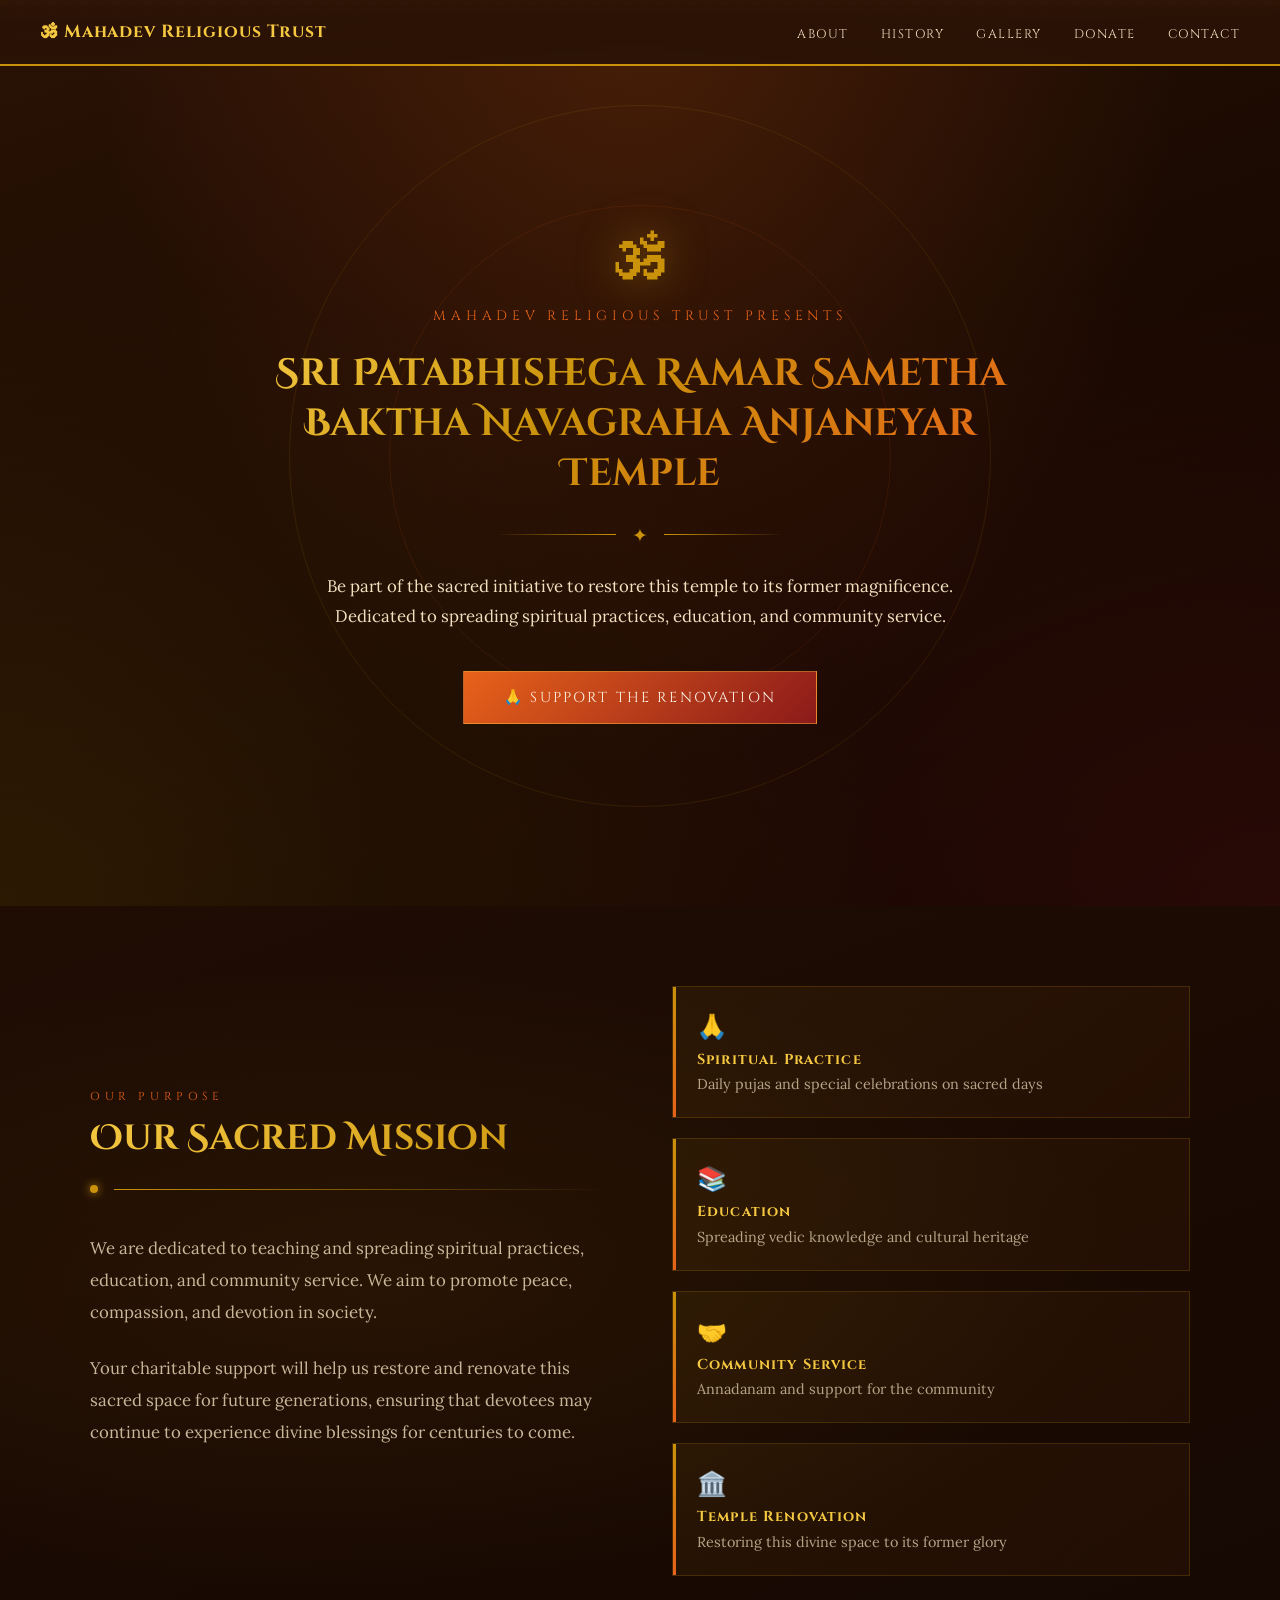
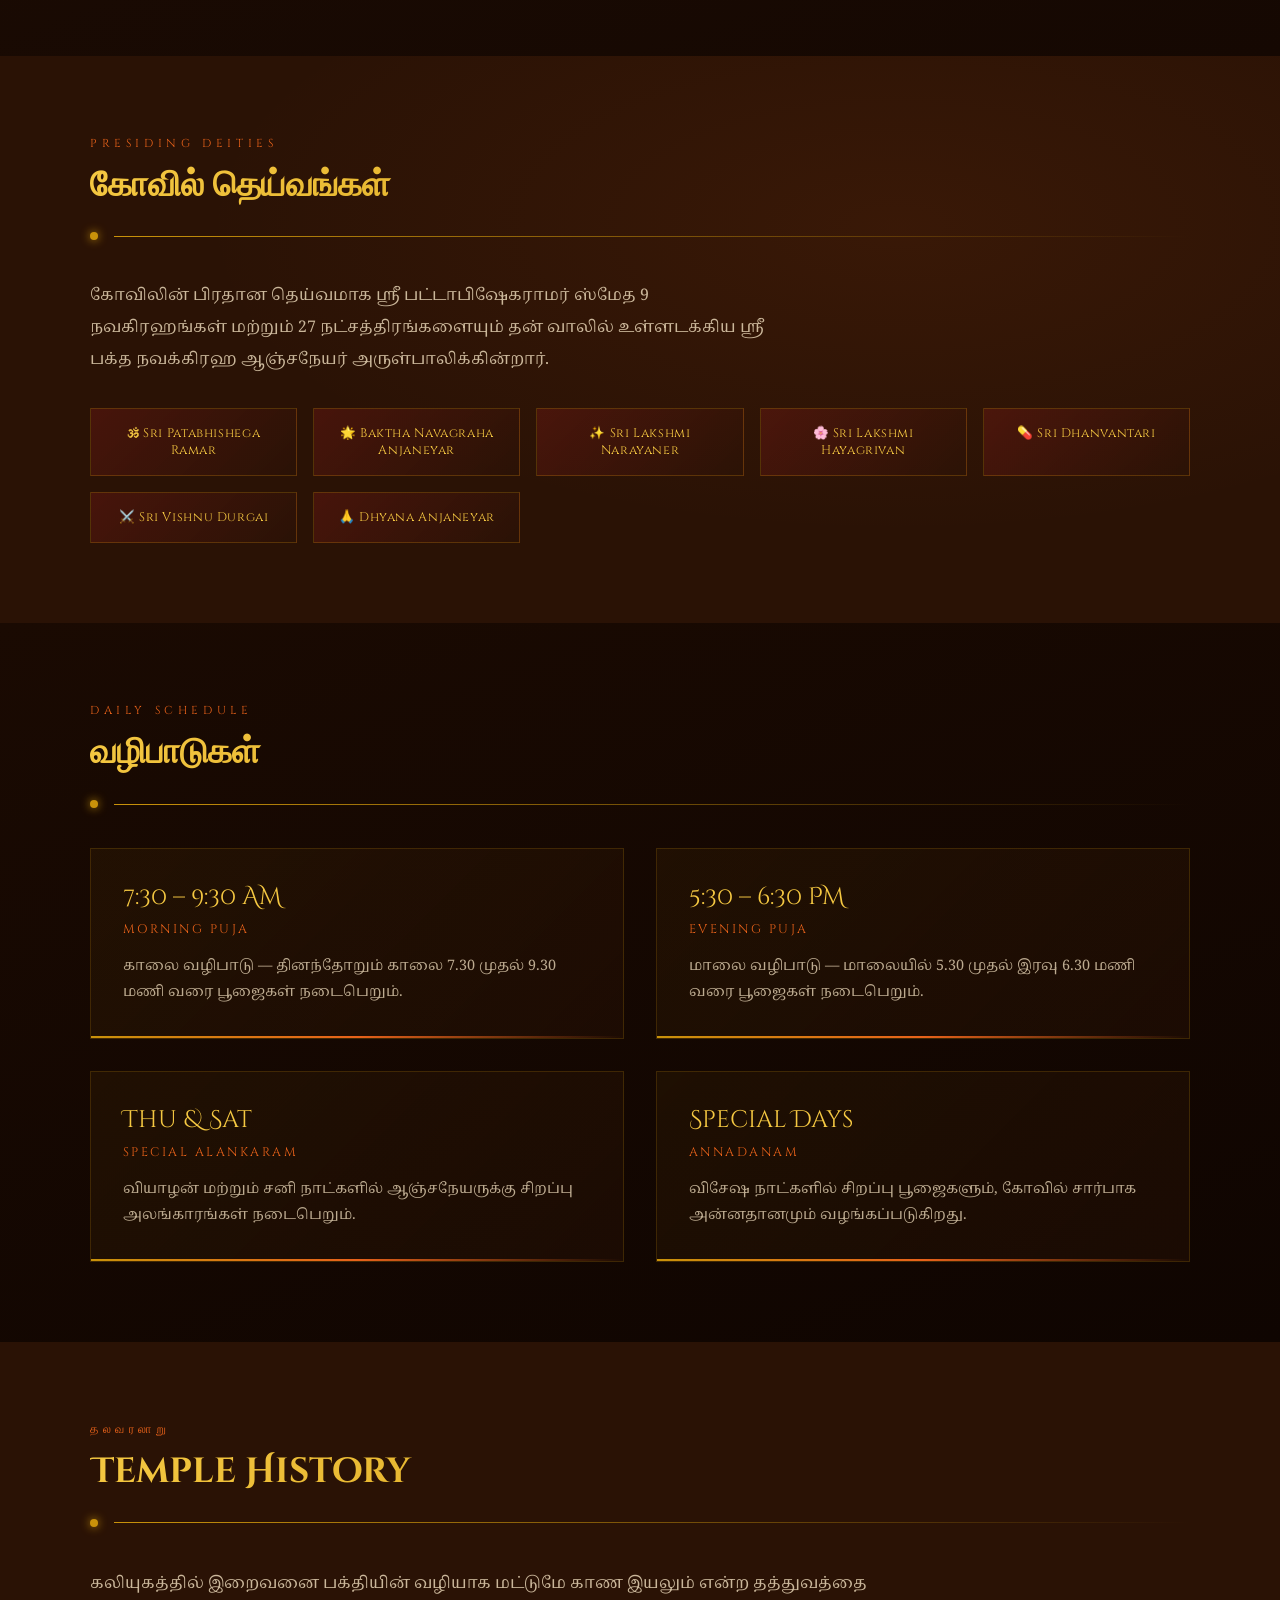
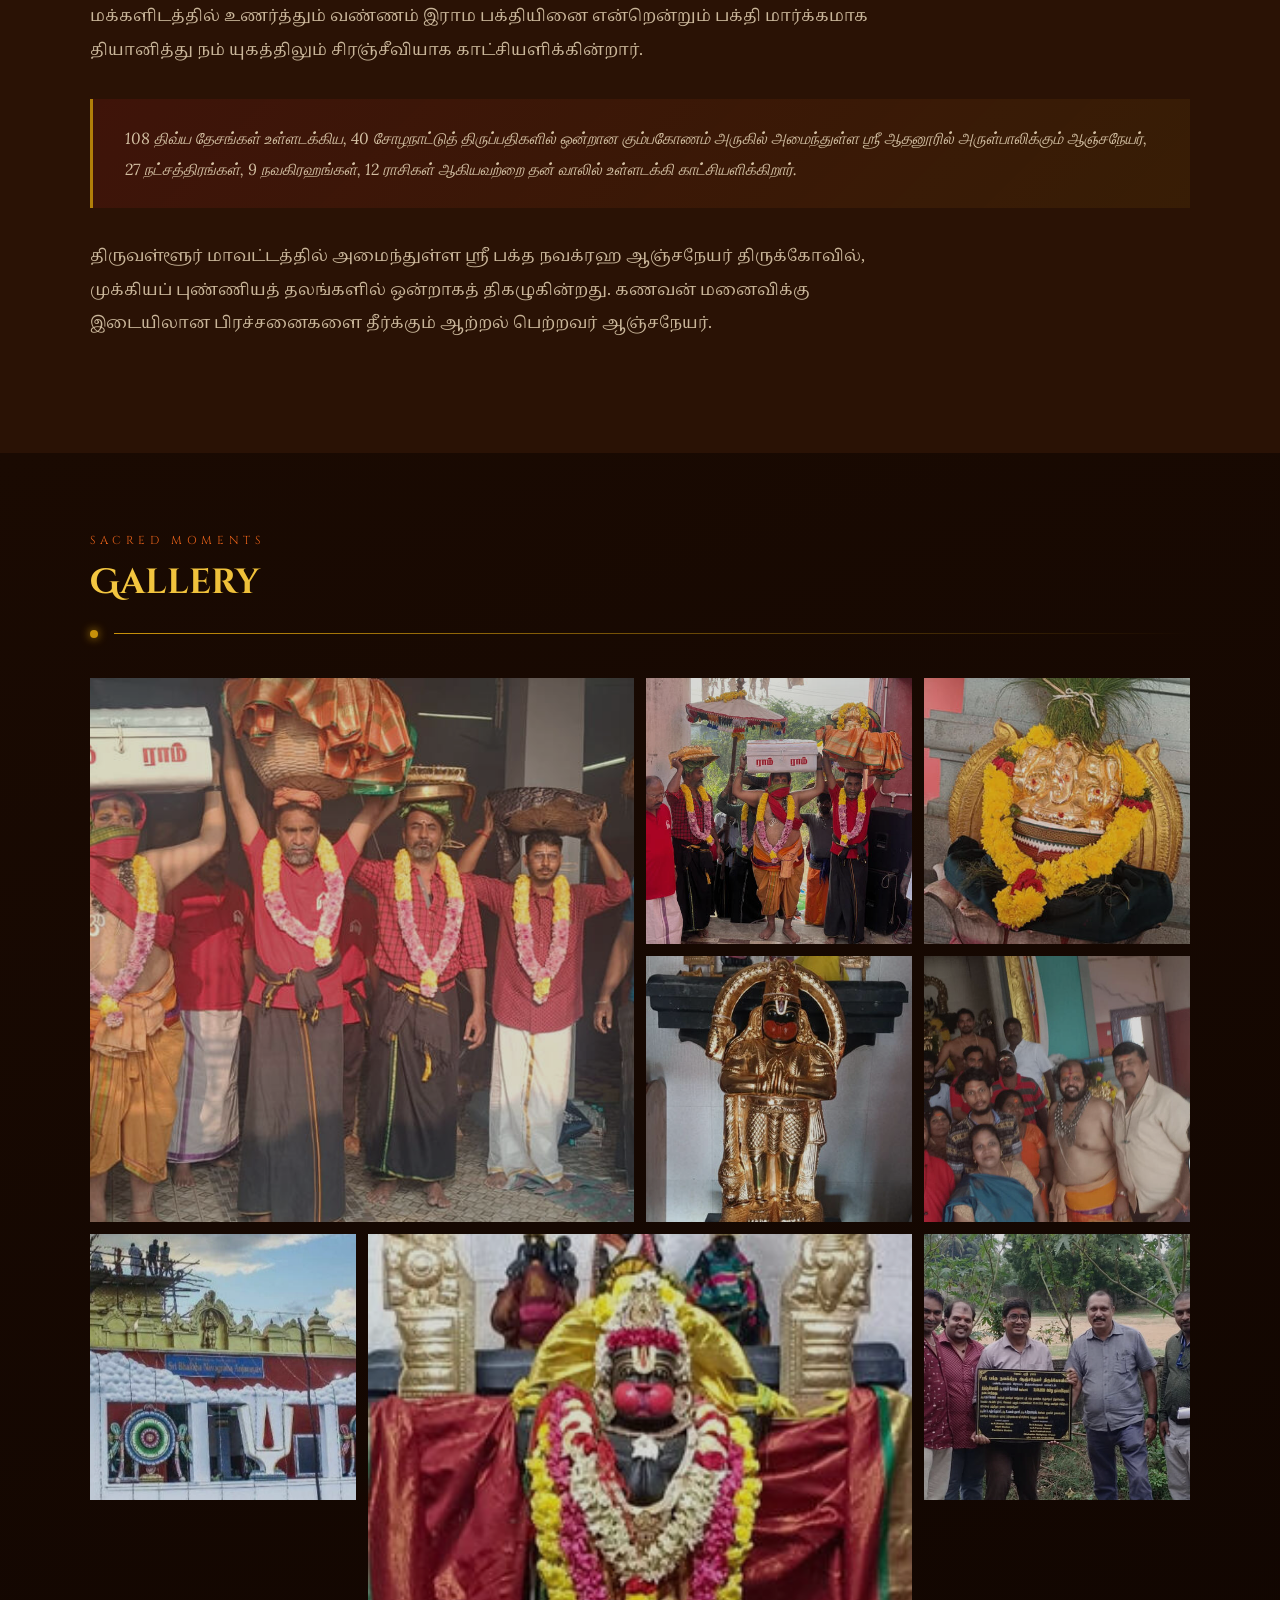
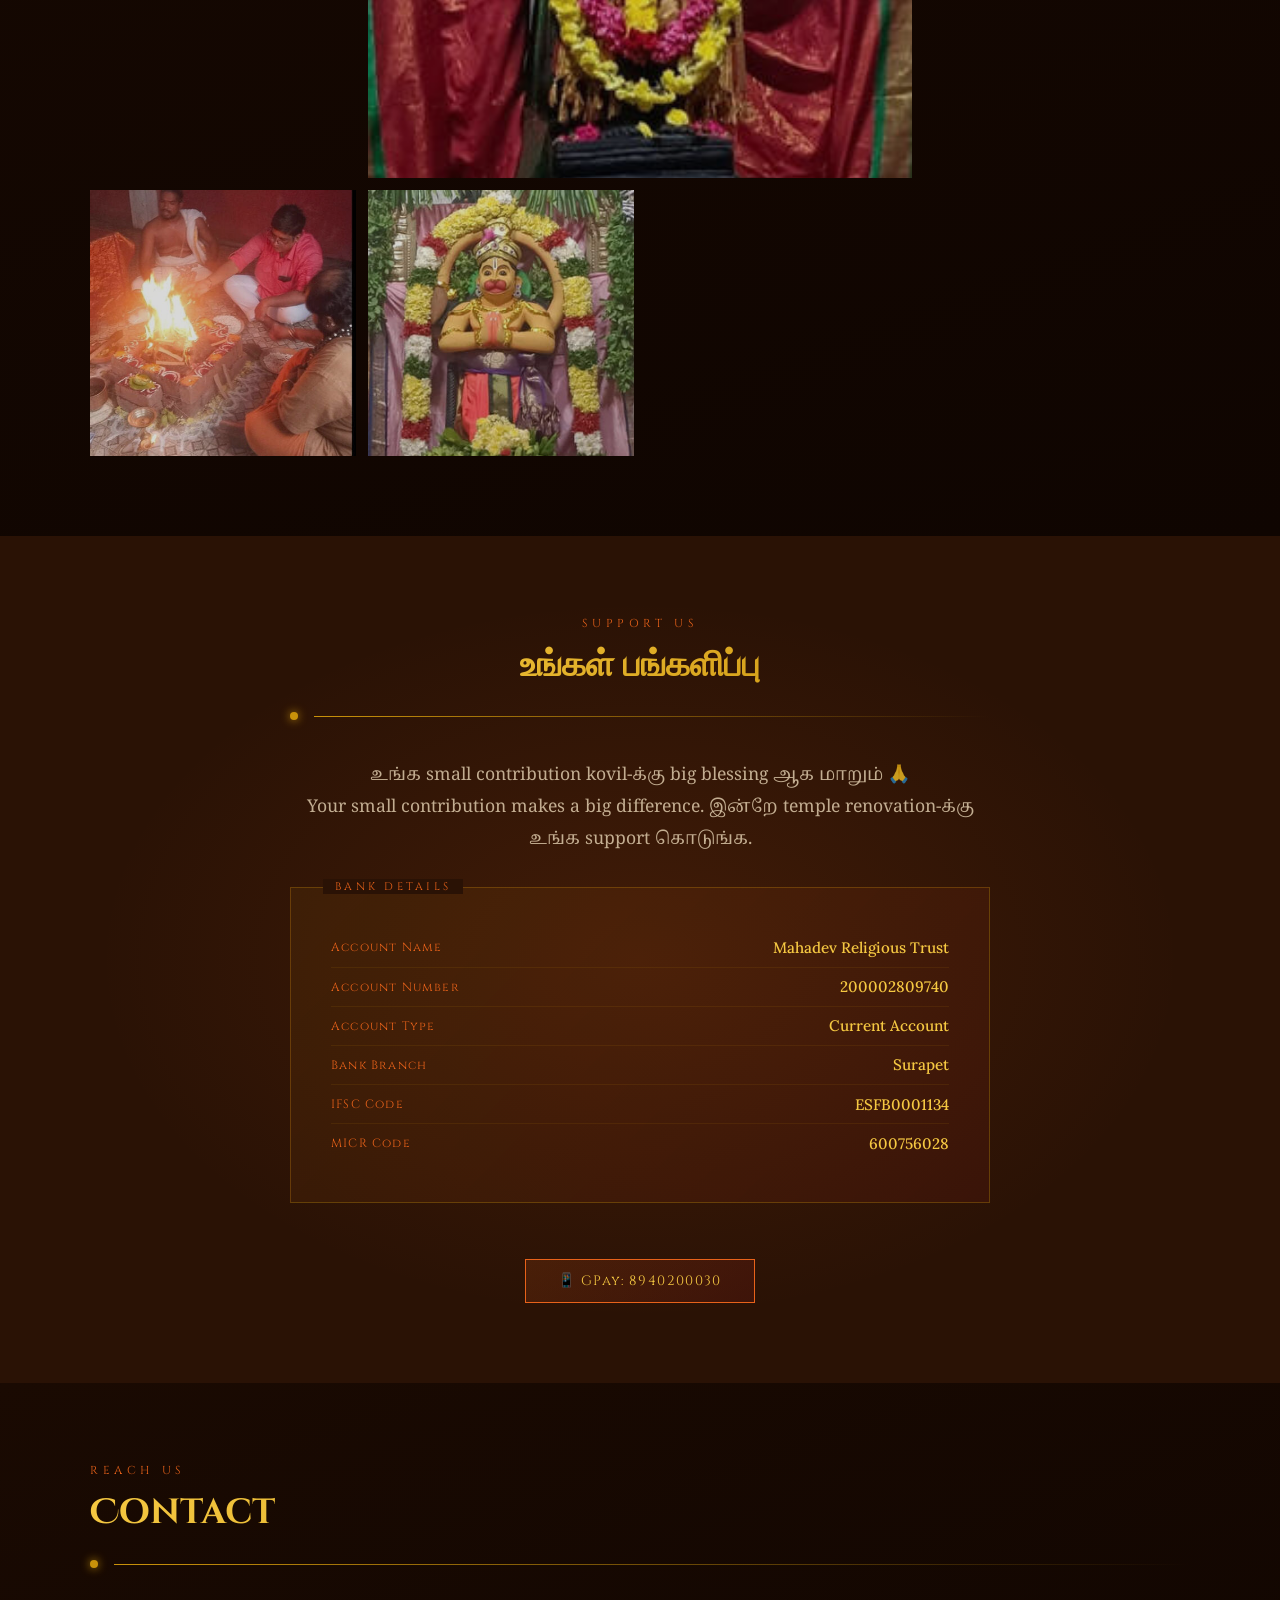
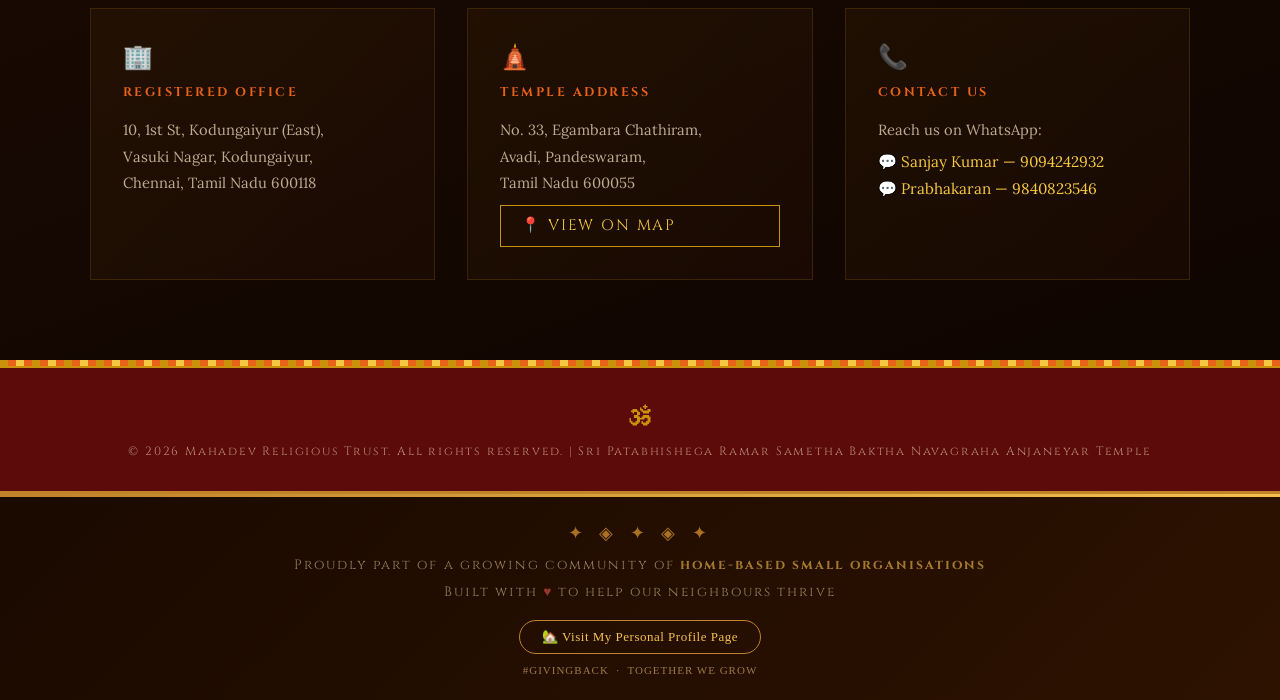
==== temples/index.html @ 67f41a7f "changes" ====
<!DOCTYPE html>
<html lang="en">
<head>
<meta charset="UTF-8">
<meta name="viewport" content="width=device-width, initial-scale=1.0">
<title>Mahadev Religious Trust | Sri Patabhishega Ramar Temple</title>
<link href="https://fonts.googleapis.com/css2?family=Cinzel+Decorative:wght@400;700&family=Cinzel:wght@400;600;700&family=Lora:ital,wght@0,400;0,500;1,400&family=Noto+Serif+Tamil:wght@400;600&display=swap" rel="stylesheet">
<link rel="stylesheet" href="./assets/css/styles.css">
</head>
<body>

<!-- DECORATIVE TOP BORDER -->
<div class="mandala-border"></div>

<!-- NAV -->
<nav>
  <div class="nav-inner">
    <a href="#home" class="nav-logo">🕉 Mahadev Religious Trust</a>
    <ul class="nav-links">
      <li><a href="#about">About</a></li>
      <li><a href="#history">History</a></li>
      <li><a href="#gallery">Gallery</a></li>
      <li><a href="#donate">Donate</a></li>
      <li><a href="#contact">Contact</a></li>
    </ul>
  </div>
</nav>

<!-- HERO -->
<section class="hero" id="home">
  <!-- Floating particles -->
  <div class="particle" style="width:3px;height:3px;left:10%;animation-duration:8s;animation-delay:0s;"></div>
  <div class="particle" style="width:2px;height:2px;left:25%;animation-duration:11s;animation-delay:2s;"></div>
  <div class="particle" style="width:4px;height:4px;left:50%;animation-duration:9s;animation-delay:1s;"></div>
  <div class="particle" style="width:2px;height:2px;left:70%;animation-duration:12s;animation-delay:3s;"></div>
  <div class="particle" style="width:3px;height:3px;left:85%;animation-duration:10s;animation-delay:0.5s;"></div>
  <div class="particle" style="width:2px;height:2px;left:40%;animation-duration:14s;animation-delay:4s;"></div>

  <div class="hero-content">
    <span class="hero-om">🕉</span>
    <p class="hero-tagline">Mahadev Religious Trust presents</p>
    <h1 class="hero-title">Sri Patabhishega Ramar Sametha<br>Baktha Navagraha Anjaneyar Temple</h1>
    <div class="hero-divider">
      <span class="hero-divider-icon">✦</span>
    </div>
    <p class="hero-desc">
      Be part of the sacred initiative to restore this temple to its former magnificence.<br>
      Dedicated to spreading spiritual practices, education, and community service.
    </p>
    <a href="#donate" class="hero-cta">
      <span>🙏 Support the Renovation</span>
    </a>
  </div>
</section>

<!-- ABOUT / MISSION -->
<section class="mission" id="about">
  <div class="section-inner">
    <div class="mission-grid reveal">
      <div class="mission-text">
        <span class="section-label">Our Purpose</span>
        <h2 class="section-title">Our Sacred Mission</h2>
        <div class="gold-rule"><div class="gold-rule-dot"></div></div>
        <p>We are dedicated to teaching and spreading spiritual practices, education, and community service. We aim to promote peace, compassion, and devotion in society.</p>
        <p>Your charitable support will help us restore and renovate this sacred space for future generations, ensuring that devotees may continue to experience divine blessings for centuries to come.</p>
      </div>
      <div class="mission-cards">
        <div class="mission-card">
          <div class="mission-card-icon">🙏</div>
          <h3>Spiritual Practice</h3>
          <p>Daily pujas and special celebrations on sacred days</p>
        </div>
        <div class="mission-card">
          <div class="mission-card-icon">📚</div>
          <h3>Education</h3>
          <p>Spreading vedic knowledge and cultural heritage</p>
        </div>
        <div class="mission-card">
          <div class="mission-card-icon">🤝</div>
          <h3>Community Service</h3>
          <p>Annadanam and support for the community</p>
        </div>
        <div class="mission-card">
          <div class="mission-card-icon">🏛️</div>
          <h3>Temple Renovation</h3>
          <p>Restoring this divine space to its former glory</p>
        </div>
      </div>
    </div>
  </div>
</section>

<!-- DEITIES -->
<section class="deities" id="deities">
  <div class="section-inner reveal">
    <span class="section-label">Presiding Deities</span>
    <h2 class="section-title">கோவில் தெய்வங்கள்</h2>
    <div class="gold-rule"><div class="gold-rule-dot"></div></div>
    <p class="deities-text">
      கோவிலின் பிரதான தெய்வமாக ஶ்ரீ பட்டாபிஷேகராமர் ஸ்மேத 9 நவகிரஹங்கள் மற்றும் 27 நட்சத்திரங்களையும் தன் வாலில் உள்ளடக்கிய ஶ்ரீ பக்த நவக்கிரஹ ஆஞ்சநேயர் அருள்பாலிக்கின்றார்.
    </p>
    <div class="deities-list">
      <div class="deity-chip">🕉 Sri Patabhishega Ramar</div>
      <div class="deity-chip">🌟 Baktha Navagraha Anjaneyar</div>
      <div class="deity-chip">✨ Sri Lakshmi Narayaner</div>
      <div class="deity-chip">🌸 Sri Lakshmi Hayagrivan</div>
      <div class="deity-chip">💊 Sri Dhanvantari</div>
      <div class="deity-chip">⚔️ Sri Vishnu Durgai</div>
      <div class="deity-chip">🙏 Dhyana Anjaneyar</div>
    </div>
  </div>
</section>

<!-- TIMINGS -->
<section class="timings" id="timings">
  <div class="section-inner reveal">
    <span class="section-label">Daily Schedule</span>
    <h2 class="section-title">வழிபாடுகள்</h2>
    <div class="gold-rule"><div class="gold-rule-dot"></div></div>
    <div class="timings-grid">
      <div class="timing-block">
        <div class="timing-time">7:30 – 9:30 AM</div>
        <div class="timing-label">Morning Puja</div>
        <p class="timing-desc">காலை வழிபாடு — தினந்தோறும் காலை 7.30 முதல் 9.30 மணி வரை பூஜைகள் நடைபெறும்.</p>
      </div>
      <div class="timing-block">
        <div class="timing-time">5:30 – 6:30 PM</div>
        <div class="timing-label">Evening Puja</div>
        <p class="timing-desc">மாலை வழிபாடு — மாலையில் 5.30 முதல் இரவு 6.30 மணி வரை பூஜைகள் நடைபெறும்.</p>
      </div>
      <div class="timing-block">
        <div class="timing-time">Thu & Sat</div>
        <div class="timing-label">Special Alankaram</div>
        <p class="timing-desc">வியாழன் மற்றும் சனி நாட்களில் ஆஞ்சநேயருக்கு சிறப்பு அலங்காரங்கள் நடைபெறும்.</p>
      </div>
      <div class="timing-block">
        <div class="timing-time">Special Days</div>
        <div class="timing-label">Annadanam</div>
        <p class="timing-desc">விசேஷ நாட்களில் சிறப்பு பூஜைகளும், கோவில் சார்பாக அன்னதானமும் வழங்கப்படுகிறது.</p>
      </div>
    </div>
  </div>
</section>

<!-- HISTORY -->
<section class="history" id="history">
  <div class="section-inner reveal">
    <span class="section-label">தலவரலாறு</span>
    <h2 class="section-title">Temple History</h2>
    <div class="gold-rule"><div class="gold-rule-dot"></div></div>
    <p class="history-body">
      கலியுகத்தில் இறைவனை பக்தியின் வழியாக மட்டுமே காண இயலும் என்ற தத்துவத்தை மக்களிடத்தில் உணர்த்தும் வண்ணம் இராம பக்தியினை என்றென்றும் பக்தி மார்க்கமாக தியானித்து நம் யுகத்திலும் சிரஞ்சீவியாக காட்சியளிக்கின்றார்.
    </p>
    <div class="history-highlight">
      108 திவ்ய தேசங்கள் உள்ளடக்கிய, 40 சோழநாட்டுத் திருப்பதிகளில் ஒன்றான கும்பகோணம் அருகில் அமைந்துள்ள ஶ்ரீ ஆதனூரில் அருள்பாலிக்கும் ஆஞ்சநேயர், 27 நட்சத்திரங்கள், 9 நவகிரஹங்கள், 12 ராசிகள் ஆகியவற்றை தன் வாலில் உள்ளடக்கி காட்சியளிக்கிறார்.
    </div>
    <p class="history-body">
      திருவள்ளூர் மாவட்டத்தில் அமைந்துள்ள ஶ்ரீ பக்த நவக்ரஹ ஆஞ்சநேயர் திருக்கோவில், முக்கியப் புண்ணியத் தலங்களில் ஒன்றாகத் திகழுகின்றது. கணவன் மனைவிக்கு இடையிலான பிரச்சனைகளை தீர்க்கும் ஆற்றல் பெற்றவர் ஆஞ்சநேயர்.
    </p>
  </div>
</section>

<!-- GALLERY -->
<section class="gallery" id="gallery">
  <div class="section-inner">
    <span class="section-label reveal">Sacred Moments</span>
    <h2 class="section-title reveal">Gallery</h2>
    <div class="gold-rule reveal"><div class="gold-rule-dot"></div></div>
    <div class="gallery-grid reveal">
      <div class="gallery-item">
        <img src="./assets/images/gallery01/1112d11a.jpg" alt="Temple">
      </div>
      <div class="gallery-item">
        <img src="./assets/images/gallery01/f06be912.jpg" alt="Temple">
      </div>
      <div class="gallery-item">
        <img src="./assets/images/gallery01/22bf100a.jpg" alt="Temple">
      </div>
      <div class="gallery-item">
        <img src="./assets/images/gallery01/413bac12.jpg" alt="Temple">
      </div>
      <div class="gallery-item">
        <img src="./assets/images/gallery01/3a260b54.jpg" alt="Temple">
      </div>
      <div class="gallery-item">
        <img src="./assets/images/gallery02/b399814a.jpg" alt="Temple">
      </div>
      <div class="gallery-item">
        <img src="./assets/images/gallery02/10a17a41.jpg" alt="Temple">
      </div>
      <div class="gallery-item">
        <img src="./assets/images/gallery03/933d55cc.jpg" alt="Temple">
      </div>
      <div class="gallery-item">
        <img src="./assets/images/gallery03/d388b1b1.jpg" alt="Temple">
      </div>
      <div class="gallery-item">
        <img src="./assets/images/gallery03/b74a6309.jpg" alt="Temple">
      </div>
    </div>
  </div>
</section>

<!-- DONATE -->
<section class="donate" id="donate">
  <div class="section-inner reveal">
    <span class="section-label">Support Us</span>
    <h2 class="section-title">உங்கள் பங்களிப்பு</h2>
    <div class="gold-rule" style="justify-content:center;"><div class="gold-rule-dot"></div></div>
    <p class="donate-tagline">
      உங்க small contribution kovil-க்கு big blessing ஆக மாறும் 🙏<br>
      Your small contribution makes a big difference. இன்றே temple renovation-க்கு உங்க support கொடுங்க.
    </p>
    <div class="bank-card">
      <div class="bank-row">
        <span class="bank-key">Account Name</span>
        <span class="bank-val">Mahadev Religious Trust</span>
      </div>
      <div class="bank-row">
        <span class="bank-key">Account Number</span>
        <span class="bank-val">200002809740</span>
      </div>
      <div class="bank-row">
        <span class="bank-key">Account Type</span>
        <span class="bank-val">Current Account</span>
      </div>
      <div class="bank-row">
        <span class="bank-key">Bank Branch</span>
        <span class="bank-val">Surapet</span>
      </div>
      <div class="bank-row">
        <span class="bank-key">IFSC Code</span>
        <span class="bank-val">ESFB0001134</span>
      </div>
      <div class="bank-row">
        <span class="bank-key">MICR Code</span>
        <span class="bank-val">600756028</span>
      </div>
    </div>
    <div class="gpay-badge">📱 GPay: 8940200030</div>
  </div>
</section>

<!-- CONTACT -->
<section class="contact" id="contact">
  <div class="section-inner">
    <span class="section-label reveal">Reach Us</span>
    <h2 class="section-title reveal">Contact</h2>
    <div class="gold-rule reveal"><div class="gold-rule-dot"></div></div>
    <div class="contact-grid reveal">
      <div class="contact-block">
        <div class="contact-block-icon">🏢</div>
        <h3>Registered Office</h3>
        <address>
          10, 1st St, Kodungaiyur (East),<br>
          Vasuki Nagar, Kodungaiyur,<br>
          Chennai, Tamil Nadu 600118
        </address>
      </div>
      <div class="contact-block">
        <div class="contact-block-icon">🛕</div>
        <h3>Temple Address</h3>
        <address>
          No. 33, Egambara Chathiram,<br>
          Avadi, Pandeswaram,<br>
          Tamil Nadu 600055
        </address>
        <a href="https://share.google/wdbdgYgPdtgRRgXFo" target="_blank" class="map-btn">📍 View on Map</a>
      </div>
      <div class="contact-block">
        <div class="contact-block-icon">📞</div>
        <h3>Contact Us</h3>
        <p>Reach us on WhatsApp:</p>
        <a href="https://wa.me/919094242932">💬 Sanjay Kumar — 9094242932</a>
        <a href="https://wa.me/919840823546">💬 Prabhakaran — 9840823546</a>
      </div>
    </div>
  </div>
</section>

<!-- FOOTER -->
<div class="mandala-border"></div>
<footer>
  <span class="footer-om">🕉</span>
  <p>© 2026 Mahadev Religious Trust. All rights reserved. | Sri Patabhishega Ramar Sametha Baktha Navagraha Anjaneyar Temple</p>
</footer>

<script type="text/javascript" src="./assets/scripts/scripts.js"></script>

<!-- ✨ #GivingBack Footer -->
<footer class="community-footer">
  <div class="kolam-divider">✦ ◈ ✦ ◈ ✦</div>

  <p>Proudly part of a growing community of <strong style="color:#f5c14e;">home-based small organisations</strong></p>
  <p>Built with <span class="heart">♥</span> to help our neighbours thrive</p>

  <a href="https://lavanyadeepak.rf.gd/" class="home-link" target="_blank" rel="noopener">
    🏡 Visit My Personal Profile Page
  </a>

  <br>
  <span class="tag">#GivingBack &nbsp;·&nbsp; Together We Grow</span>
</footer>
<!-- End #GivingBack Footer -->
</body>
</html>
---- temples/assets/css/styles.css ----
:root {
    --saffron: #E8621A;
    --gold: #C9920A;
    --gold-light: #F5C842;
    --deep-red: #8B1A1A;
    --maroon: #5C0A0A;
    --cream: #FDF5E6;
    --warm-white: #FFF9F0;
    --dark-brown: #2A1205;
    --parchment: #F2E0C0;
    --lotus-pink: #E8849A;
  }

  * { margin: 0; padding: 0; box-sizing: border-box; }

  html { scroll-behavior: smooth; }

  body {
    font-family: 'Lora', serif;
    background: var(--dark-brown);
    color: var(--cream);
    overflow-x: hidden;
  }

  /* ── DECORATIVE BORDER PATTERN ── */
  .mandala-border {
    width: 100%;
    height: 6px;
    background: repeating-linear-gradient(90deg, var(--gold) 0px, var(--gold) 8px, var(--saffron) 8px, var(--saffron) 16px, var(--gold-light) 16px, var(--gold-light) 24px, var(--saffron) 24px, var(--saffron) 32px);
  }

  /* ── NAVIGATION ── */
  nav {
    position: fixed; top: 0; width: 100%; z-index: 100;
    background: linear-gradient(180deg, rgba(42,18,5,0.97) 0%, rgba(42,18,5,0.92) 100%);
    border-bottom: 2px solid var(--gold);
    backdrop-filter: blur(8px);
    padding: 0 2rem;
  }

  .nav-inner {
    max-width: 1200px; margin: 0 auto;
    display: flex; align-items: center; justify-content: space-between;
    height: 64px;
  }

  .nav-logo {
    font-family: 'Cinzel', serif;
    font-size: 1.1rem; font-weight: 700;
    color: var(--gold-light);
    letter-spacing: 0.05em;
    text-decoration: none;
  }

  .nav-links { display: flex; gap: 2rem; list-style: none; }
  .nav-links a {
    font-family: 'Cinzel', serif;
    font-size: 0.78rem; letter-spacing: 0.12em;
    color: var(--parchment);
    text-decoration: none; text-transform: uppercase;
    transition: color 0.3s;
    position: relative;
  }
  .nav-links a::after {
    content: ''; position: absolute; bottom: -4px; left: 0; right: 0;
    height: 1px; background: var(--gold-light);
    transform: scaleX(0); transition: transform 0.3s;
  }
  .nav-links a:hover { color: var(--gold-light); }
  .nav-links a:hover::after { transform: scaleX(1); }

  /* ── HERO ── */
  .hero {
    min-height: 100vh;
    background:
      radial-gradient(ellipse at 50% 0%, rgba(232,98,26,0.18) 0%, transparent 60%),
      radial-gradient(ellipse at 0% 100%, rgba(201,146,10,0.12) 0%, transparent 50%),
      radial-gradient(ellipse at 100% 100%, rgba(139,26,26,0.2) 0%, transparent 50%),
      linear-gradient(160deg, #2A1205 0%, #1A0A02 50%, #0F0501 100%);
    display: flex; align-items: center; justify-content: center;
    text-align: center; padding: 6rem 2rem 4rem;
    position: relative; overflow: hidden;
  }

  /* Decorative circle rings */
  .hero::before {
    content: '';
    position: absolute; top: 50%; left: 50%;
    transform: translate(-50%, -50%);
    width: 700px; height: 700px;
    border-radius: 50%;
    border: 1px solid rgba(201,146,10,0.12);
    animation: pulse-ring 4s ease-in-out infinite;
  }
  .hero::after {
    content: '';
    position: absolute; top: 50%; left: 50%;
    transform: translate(-50%, -50%);
    width: 500px; height: 500px;
    border-radius: 50%;
    border: 1px solid rgba(232,98,26,0.1);
    animation: pulse-ring 4s ease-in-out 2s infinite;
  }

  @keyframes pulse-ring {
    0%, 100% { opacity: 0.4; transform: translate(-50%, -50%) scale(1); }
    50% { opacity: 1; transform: translate(-50%, -50%) scale(1.03); }
  }

  /* Floating particles */
  .particle {
    position: absolute; border-radius: 50%;
    background: var(--gold);
    animation: float-particle linear infinite;
    opacity: 0;
  }

  @keyframes float-particle {
    0% { transform: translateY(100vh) rotate(0deg); opacity: 0; }
    10% { opacity: 0.6; }
    90% { opacity: 0.3; }
    100% { transform: translateY(-20px) rotate(720deg); opacity: 0; }
  }

  .hero-content { position: relative; z-index: 2; max-width: 800px; }

  .hero-om {
    font-size: 3.5rem; color: var(--gold);
    animation: glow-om 3s ease-in-out infinite;
    display: block; margin-bottom: 1rem;
    filter: drop-shadow(0 0 20px rgba(201,146,10,0.5));
  }

  @keyframes glow-om {
    0%, 100% { filter: drop-shadow(0 0 20px rgba(201,146,10,0.5)); }
    50% { filter: drop-shadow(0 0 40px rgba(201,146,10,0.9)); }
  }

  .hero-tagline {
    font-family: 'Cinzel', serif;
    font-size: 0.85rem; letter-spacing: 0.35em;
    color: var(--saffron); text-transform: uppercase;
    margin-bottom: 1.5rem;
    animation: fade-up 1s ease 0.3s both;
  }

  .hero-title {
    font-family: 'Cinzel Decorative', serif;
    font-size: clamp(1.4rem, 3.5vw, 2.4rem);
    font-weight: 700;
    line-height: 1.3;
    background: linear-gradient(135deg, var(--gold-light) 0%, var(--gold) 40%, var(--saffron) 100%);
    -webkit-background-clip: text; -webkit-text-fill-color: transparent;
    background-clip: text;
    margin-bottom: 1.5rem;
    animation: fade-up 1s ease 0.6s both;
  }

  .hero-divider {
    display: flex; align-items: center; justify-content: center;
    gap: 1rem; margin: 1.5rem 0;
    animation: fade-up 1s ease 0.9s both;
  }
  .hero-divider::before, .hero-divider::after {
    content: ''; flex: 1; max-width: 120px;
    height: 1px; background: linear-gradient(90deg, transparent, var(--gold));
  }
  .hero-divider::after { background: linear-gradient(90deg, var(--gold), transparent); }
  .hero-divider-icon { color: var(--gold); font-size: 1.2rem; }

  .hero-desc {
    font-size: 1.05rem; line-height: 1.8;
    color: var(--parchment); opacity: 0.85;
    margin-bottom: 2.5rem;
    animation: fade-up 1s ease 1.2s both;
  }

  .hero-cta {
    display: inline-flex; align-items: center; gap: 0.75rem;
    padding: 1rem 2.5rem;
    background: linear-gradient(135deg, var(--saffron), var(--deep-red));
    color: var(--cream); text-decoration: none;
    font-family: 'Cinzel', serif; font-size: 0.9rem; letter-spacing: 0.15em;
    text-transform: uppercase;
    border: 1px solid rgba(245,200,66,0.4);
    position: relative; overflow: hidden;
    transition: all 0.3s;
    animation: fade-up 1s ease 1.5s both;
  }
  .hero-cta::before {
    content: ''; position: absolute; inset: 0;
    background: linear-gradient(135deg, var(--gold), var(--saffron));
    opacity: 0; transition: opacity 0.3s;
  }
  .hero-cta:hover::before { opacity: 1; }
  .hero-cta:hover { transform: translateY(-2px); box-shadow: 0 8px 30px rgba(232,98,26,0.4); }
  .hero-cta span { position: relative; z-index: 1; }

  @keyframes fade-up {
    from { opacity: 0; transform: translateY(24px); }
    to { opacity: 1; transform: translateY(0); }
  }

  /* ── SECTION BASE ── */
  section { padding: 5rem 2rem; }

  .section-inner { max-width: 1100px; margin: 0 auto; }

  .section-label {
    font-family: 'Cinzel', serif;
    font-size: 0.72rem; letter-spacing: 0.4em;
    color: var(--saffron); text-transform: uppercase;
    margin-bottom: 0.75rem; display: block;
  }

  .section-title {
    font-family: 'Cinzel Decorative', serif;
    font-size: clamp(1.6rem, 3vw, 2.2rem);
    background: linear-gradient(135deg, var(--gold-light), var(--gold));
    -webkit-background-clip: text; -webkit-text-fill-color: transparent;
    background-clip: text;
    margin-bottom: 1.5rem;
    line-height: 1.3;
  }

  .gold-rule {
    display: flex; align-items: center; gap: 1rem;
    margin-bottom: 2.5rem;
  }
  .gold-rule::after {
    content: ''; flex: 1; height: 1px;
    background: linear-gradient(90deg, var(--gold), transparent);
  }
  .gold-rule-dot {
    width: 8px; height: 8px; border-radius: 50%;
    background: var(--gold);
    box-shadow: 0 0 10px var(--gold);
  }

  /* ── MISSION ── */
  .mission {
    background: linear-gradient(160deg, #1F0D04 0%, #150802 100%);
    position: relative;
  }
  .mission::before {
    content: '';
    position: absolute; inset: 0;
    background: radial-gradient(ellipse at 30% 50%, rgba(201,146,10,0.07) 0%, transparent 60%);
    pointer-events: none;
  }

  .mission-grid {
    display: grid; grid-template-columns: 1fr 1fr;
    gap: 4rem; align-items: center;
  }

  .mission-text p {
    font-size: 1.05rem; line-height: 1.9;
    color: var(--parchment); opacity: 0.8;
    margin-bottom: 1.5rem;
  }

  .mission-cards {
    display: flex; flex-direction: column; gap: 1.25rem;
  }

  .mission-card {
    background: linear-gradient(135deg, rgba(201,146,10,0.08), rgba(232,98,26,0.05));
    border: 1px solid rgba(201,146,10,0.2);
    padding: 1.5rem;
    position: relative;
    transition: all 0.3s;
  }
  .mission-card::before {
    content: ''; position: absolute; left: 0; top: 0; bottom: 0;
    width: 3px; background: linear-gradient(180deg, var(--gold), var(--saffron));
  }
  .mission-card:hover {
    border-color: rgba(201,146,10,0.4);
    transform: translateX(4px);
    background: linear-gradient(135deg, rgba(201,146,10,0.12), rgba(232,98,26,0.08));
  }
  .mission-card-icon { font-size: 1.5rem; margin-bottom: 0.5rem; }
  .mission-card h3 {
    font-family: 'Cinzel', serif; font-size: 0.9rem;
    color: var(--gold-light); letter-spacing: 0.08em;
    margin-bottom: 0.4rem;
  }
  .mission-card p { font-size: 0.9rem; color: var(--parchment); opacity: 0.7; }

  /* ── DEITIES ── */
  .deities {
    background: var(--dark-brown);
    position: relative; overflow: hidden;
  }
  .deities::before {
    content: '';
    position: absolute; inset: 0;
    background: radial-gradient(ellipse at 70% 30%, rgba(232,98,26,0.08) 0%, transparent 55%);
    pointer-events: none;
  }

  .deities-text {
    max-width: 680px;
    font-family: 'Noto Serif Tamil', serif;
    font-size: 1rem; line-height: 2;
    color: var(--parchment); opacity: 0.8;
    margin-bottom: 2rem;
  }

  .deities-list {
    display: grid; grid-template-columns: repeat(auto-fit, minmax(180px, 1fr));
    gap: 1rem; margin-top: 2rem;
  }

  .deity-chip {
    background: linear-gradient(135deg, rgba(139,26,26,0.3), rgba(42,18,5,0.5));
    border: 1px solid rgba(201,146,10,0.25);
    padding: 1rem 1.25rem;
    text-align: center;
    font-family: 'Cinzel', serif; font-size: 0.78rem;
    color: var(--gold-light); letter-spacing: 0.05em;
    transition: all 0.3s;
  }
  .deity-chip:hover {
    background: linear-gradient(135deg, rgba(139,26,26,0.5), rgba(201,146,10,0.15));
    border-color: var(--gold);
    transform: translateY(-3px);
    box-shadow: 0 6px 20px rgba(139,26,26,0.3);
  }

  /* ── TIMINGS ── */
  .timings {
    background: linear-gradient(160deg, #1A0A02 0%, #0F0501 100%);
    position: relative;
  }

  .timings-grid {
    display: grid; grid-template-columns: 1fr 1fr;
    gap: 2rem;
  }

  .timing-block {
    background: linear-gradient(135deg, rgba(201,146,10,0.06), rgba(42,18,5,0.4));
    border: 1px solid rgba(201,146,10,0.2);
    padding: 2rem;
    position: relative;
  }
  .timing-block::after {
    content: '';
    position: absolute; bottom: 0; left: 0; right: 0;
    height: 2px;
    background: linear-gradient(90deg, var(--gold), var(--saffron), transparent);
  }

  .timing-time {
    font-family: 'Cinzel Decorative', serif;
    font-size: 1.5rem;
    color: var(--gold-light);
    margin-bottom: 0.5rem;
  }
  .timing-label {
    font-family: 'Cinzel', serif; font-size: 0.78rem;
    letter-spacing: 0.2em; color: var(--saffron); text-transform: uppercase;
    margin-bottom: 1rem;
  }
  .timing-desc {
    font-family: 'Noto Serif Tamil', serif;
    font-size: 0.9rem; line-height: 1.8;
    color: var(--parchment); opacity: 0.75;
  }

  /* ── HISTORY ── */
  .history {
    background: var(--dark-brown);
    position: relative;
  }

  .history-body {
    font-family: 'Noto Serif Tamil', serif;
    font-size: 1rem; line-height: 2.1;
    color: var(--parchment); opacity: 0.8;
    max-width: 780px; margin-bottom: 2rem;
  }

  .history-highlight {
    background: linear-gradient(135deg, rgba(139,26,26,0.25), rgba(201,146,10,0.1));
    border-left: 3px solid var(--gold);
    padding: 1.5rem 2rem;
    margin: 2rem 0;
    font-size: 1rem; line-height: 1.9;
    color: var(--parchment); opacity: 0.85;
    font-style: italic;
  }

  /* ── GALLERY ── */
  .gallery {
    background: linear-gradient(160deg, #1A0A02 0%, #0F0501 100%);
  }

  .gallery-grid {
    display: grid;
    grid-template-columns: repeat(4, 1fr);
    grid-template-rows: auto;
    gap: 0.75rem;
  }

  .gallery-item {
    overflow: hidden; position: relative;
    aspect-ratio: 1 / 1;
    cursor: pointer;
  }
  .gallery-item:nth-child(1) { grid-column: span 2; grid-row: span 2; aspect-ratio: 1/1; }
  .gallery-item:nth-child(7) { grid-column: span 2; }

  .gallery-item img {
    width: 100%; height: 100%; object-fit: cover;
    transition: transform 0.6s ease, filter 0.4s ease;
    filter: brightness(0.85) saturate(0.9);
  }
  .gallery-item:hover img {
    transform: scale(1.06);
    filter: brightness(1) saturate(1.1);
  }
  .gallery-item::after {
    content: '';
    position: absolute; inset: 0;
    background: linear-gradient(180deg, transparent 60%, rgba(42,18,5,0.7) 100%);
    opacity: 0; transition: opacity 0.4s;
  }
  .gallery-item:hover::after { opacity: 1; }

  /* ── DONATE ── */
  .donate {
    background: var(--dark-brown);
    text-align: center;
    position: relative; overflow: hidden;
  }
  .donate::before {
    content: '';
    position: absolute; inset: 0;
    background: radial-gradient(ellipse at 50% 50%, rgba(232,98,26,0.12) 0%, transparent 60%);
    pointer-events: none;
  }

  .donate .section-inner { max-width: 700px; }

  .donate-tagline {
    font-family: 'Noto Serif Tamil', serif;
    font-size: 1.1rem; color: var(--parchment); opacity: 0.75;
    margin-bottom: 2rem; line-height: 1.8;
  }

  .bank-card {
    background: linear-gradient(135deg, rgba(201,146,10,0.08), rgba(139,26,26,0.15));
    border: 1px solid rgba(201,146,10,0.3);
    padding: 2.5rem;
    text-align: left;
    position: relative;
    margin: 2rem 0;
  }
  .bank-card::before {
    content: 'BANK DETAILS';
    position: absolute; top: -0.6rem; left: 2rem;
    background: var(--dark-brown);
    padding: 0 0.75rem;
    font-family: 'Cinzel', serif; font-size: 0.68rem;
    letter-spacing: 0.3em; color: var(--saffron);
  }

  .bank-row {
    display: flex; justify-content: space-between; align-items: center;
    padding: 0.6rem 0;
    border-bottom: 1px solid rgba(201,146,10,0.1);
  }
  .bank-row:last-child { border-bottom: none; }
  .bank-key {
    font-family: 'Cinzel', serif; font-size: 0.75rem;
    letter-spacing: 0.1em; color: var(--saffron);
  }
  .bank-val {
    font-size: 0.95rem; color: var(--gold-light);
    font-weight: 500;
  }

  .gpay-badge {
    display: inline-flex; align-items: center; gap: 0.75rem;
    background: linear-gradient(135deg, rgba(232,98,26,0.15), rgba(139,26,26,0.2));
    border: 1px solid var(--saffron);
    padding: 0.75rem 2rem; margin-top: 1.5rem;
    font-family: 'Cinzel', serif; font-size: 0.85rem;
    color: var(--gold-light); letter-spacing: 0.1em;
  }

  /* ── CONTACT ── */
  .contact {
    background: linear-gradient(160deg, #1A0A02 0%, #0F0501 100%);
  }

  .contact-grid {
    display: grid; grid-template-columns: 1fr 1fr 1fr;
    gap: 2rem;
  }

  .contact-block {
    background: linear-gradient(135deg, rgba(201,146,10,0.06), rgba(42,18,5,0.3));
    border: 1px solid rgba(201,146,10,0.18);
    padding: 2rem;
  }
  .contact-block-icon { font-size: 1.5rem; margin-bottom: 0.75rem; }
  .contact-block h3 {
    font-family: 'Cinzel', serif; font-size: 0.78rem;
    letter-spacing: 0.2em; text-transform: uppercase;
    color: var(--saffron); margin-bottom: 1rem;
  }
  .contact-block p, .contact-block address {
    font-style: normal; font-size: 0.92rem;
    line-height: 1.8; color: var(--parchment); opacity: 0.75;
  }
  .contact-block a {
    display: flex; align-items: center; gap: 0.5rem;
    color: var(--gold-light); text-decoration: none;
    font-size: 0.95rem; margin-top: 0.5rem;
    transition: color 0.3s;
  }
  .contact-block a:hover { color: var(--gold); }

  .map-btn {
    display: inline-flex; align-items: center; gap: 0.5rem;
    margin-top: 1rem; padding: 0.6rem 1.25rem;
    background: transparent; border: 1px solid var(--gold);
    color: var(--gold-light); text-decoration: none;
    font-family: 'Cinzel', serif; font-size: 0.75rem;
    letter-spacing: 0.12em; text-transform: uppercase;
    transition: all 0.3s;
  }
  .map-btn:hover {
    background: rgba(201,146,10,0.15);
    box-shadow: 0 4px 15px rgba(201,146,10,0.2);
  }

  /* ── FOOTER ── */
  footer {
    background: var(--maroon);
    border-top: 2px solid var(--gold);
    padding: 2rem;
    text-align: center;
  }
  footer p {
    font-family: 'Cinzel', serif; font-size: 0.75rem;
    letter-spacing: 0.15em; color: var(--parchment); opacity: 0.6;
  }
  .footer-om {
    font-size: 1.5rem; color: var(--gold);
    display: block; margin-bottom: 0.75rem;
  }

  /* ── SCROLL REVEAL ── */
  .reveal {
    opacity: 0; transform: translateY(30px);
    transition: opacity 0.8s ease, transform 0.8s ease;
  }
  .reveal.visible {
    opacity: 1; transform: translateY(0);
  }

  /* ── RESPONSIVE ── */
  @media (max-width: 768px) {
    .mission-grid, .timings-grid, .contact-grid { grid-template-columns: 1fr; gap: 2rem; }
    .gallery-grid { grid-template-columns: 1fr 1fr; }
    .gallery-item:nth-child(1) { grid-column: span 2; }
    .gallery-item:nth-child(7) { grid-column: span 1; }
    .nav-links { display: none; }
  }


  
/* --- Community Footer --- */
.community-footer {
  background: linear-gradient(135deg, #1a0a00 0%, #2d1200 100%);
  color: #f5e6c8;
  text-align: center;
  padding: 28px 20px 22px;
  font-family: 'Georgia', serif;
  border-top: 3px solid #c0832a;
  position: relative;
  overflow: hidden;
}

.community-footer::before {
  content: '';
  position: absolute;
  top: 0; left: 0; right: 0;
  height: 3px;
  background: linear-gradient(90deg, #c0832a, #f5c14e, #c0832a);
  background-size: 200% 100%;
  animation: shimmer 3s linear infinite;
}

@keyframes shimmer {
  0%   { background-position: -200% 0; }
  100% { background-position:  200% 0; }
}

.community-footer .kolam-divider {
  font-size: 18px;
  letter-spacing: 6px;
  color: #c0832a;
  margin-bottom: 10px;
  opacity: 0.85;
}

.community-footer p {
  margin: 4px 0;
  font-size: 13.5px;
  color: #e0c89a;
  line-height: 1.7;
}

.community-footer a.home-link {
  display: inline-block;
  margin-top: 12px;
  padding: 8px 22px;
  background: transparent;
  border: 1.5px solid #c0832a;
  border-radius: 30px;
  color: #f5c14e;
  text-decoration: none;
  font-size: 13px;
  font-family: 'Georgia', serif;
  letter-spacing: 0.5px;
  transition: all 0.3s ease;
}

.community-footer a.home-link:hover {
  background: #c0832a;
  color: #1a0a00;
  transform: translateY(-1px);
  box-shadow: 0 4px 14px rgba(192, 131, 42, 0.4);
}

.community-footer .heart {
  color: #e05252;
  animation: pulse 1.4s ease-in-out infinite;
  display: inline-block;
}

@keyframes pulse {
  0%, 100% { transform: scale(1); }
  50%       { transform: scale(1.25); }
}

.community-footer .tag {
  display: inline-block;
  margin-top: 10px;
  font-size: 11px;
  color: #9a7a4a;
  letter-spacing: 1px;
  text-transform: uppercase;
}
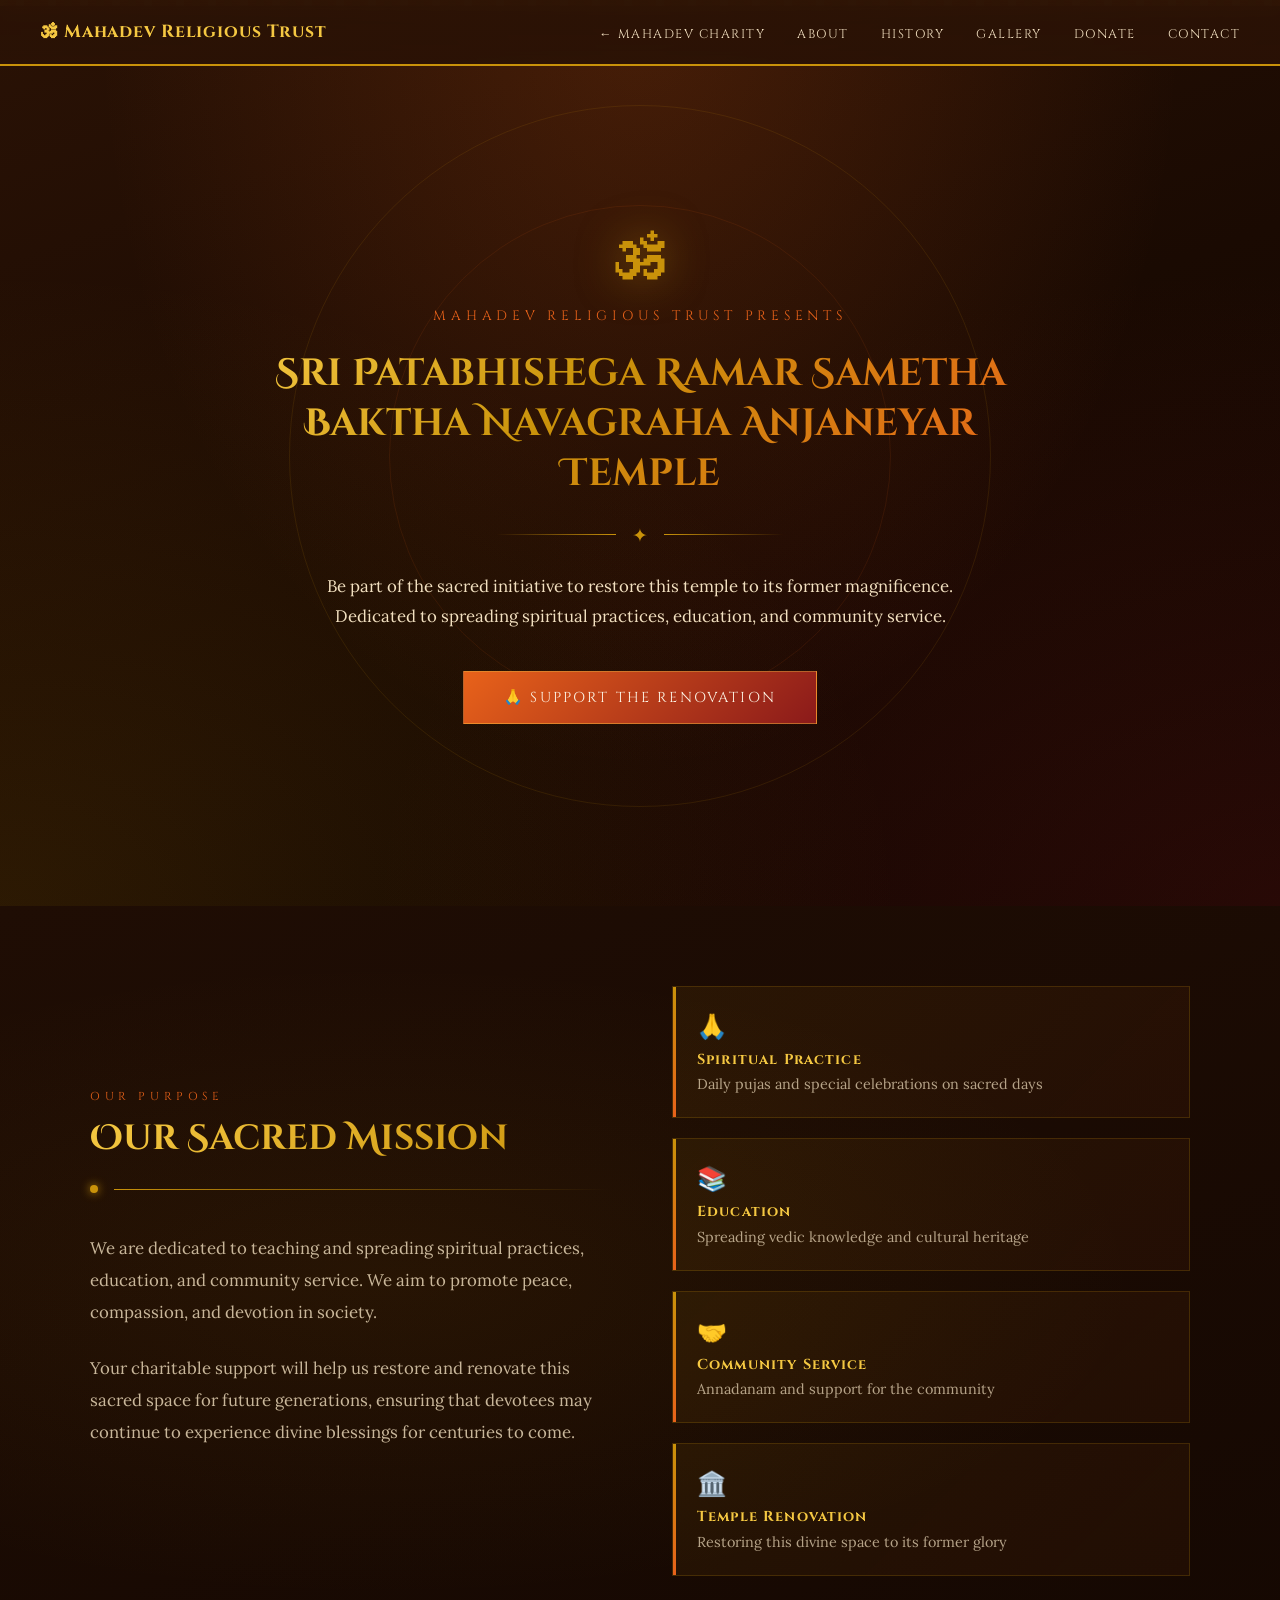
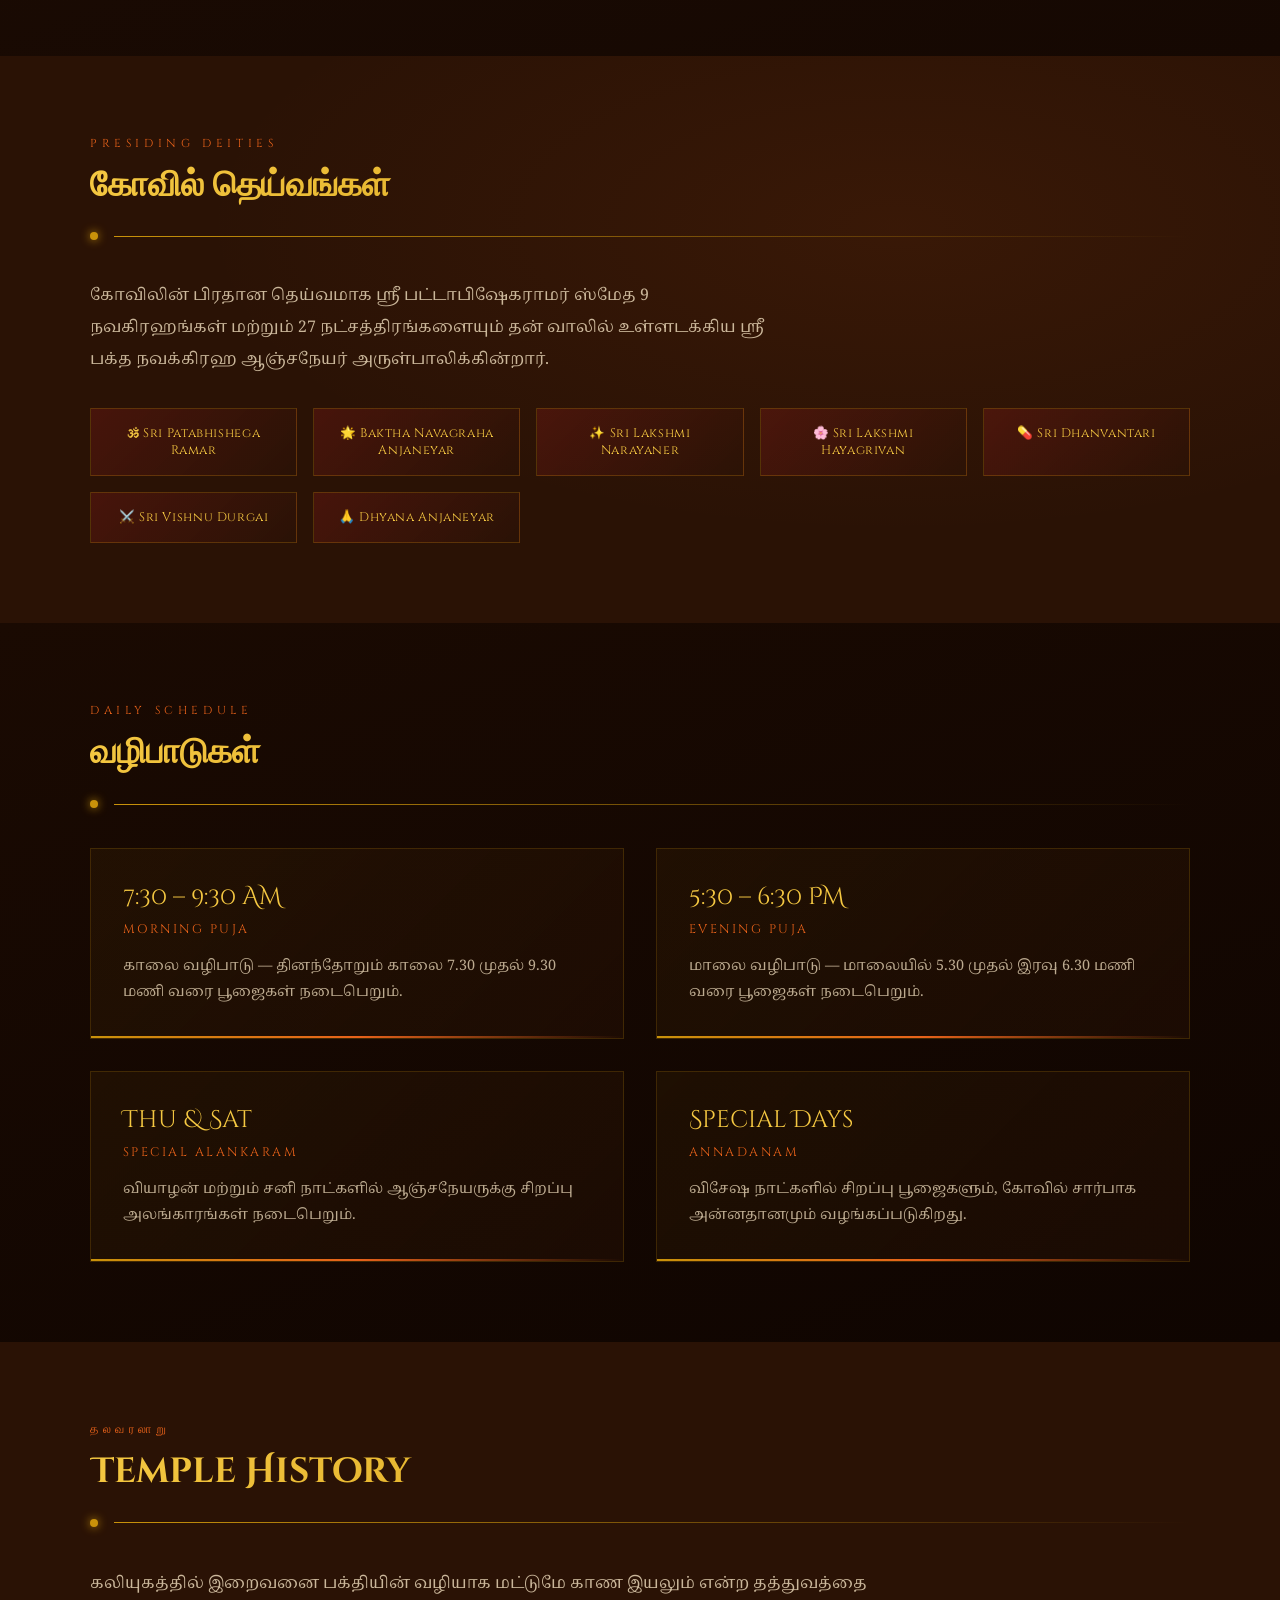
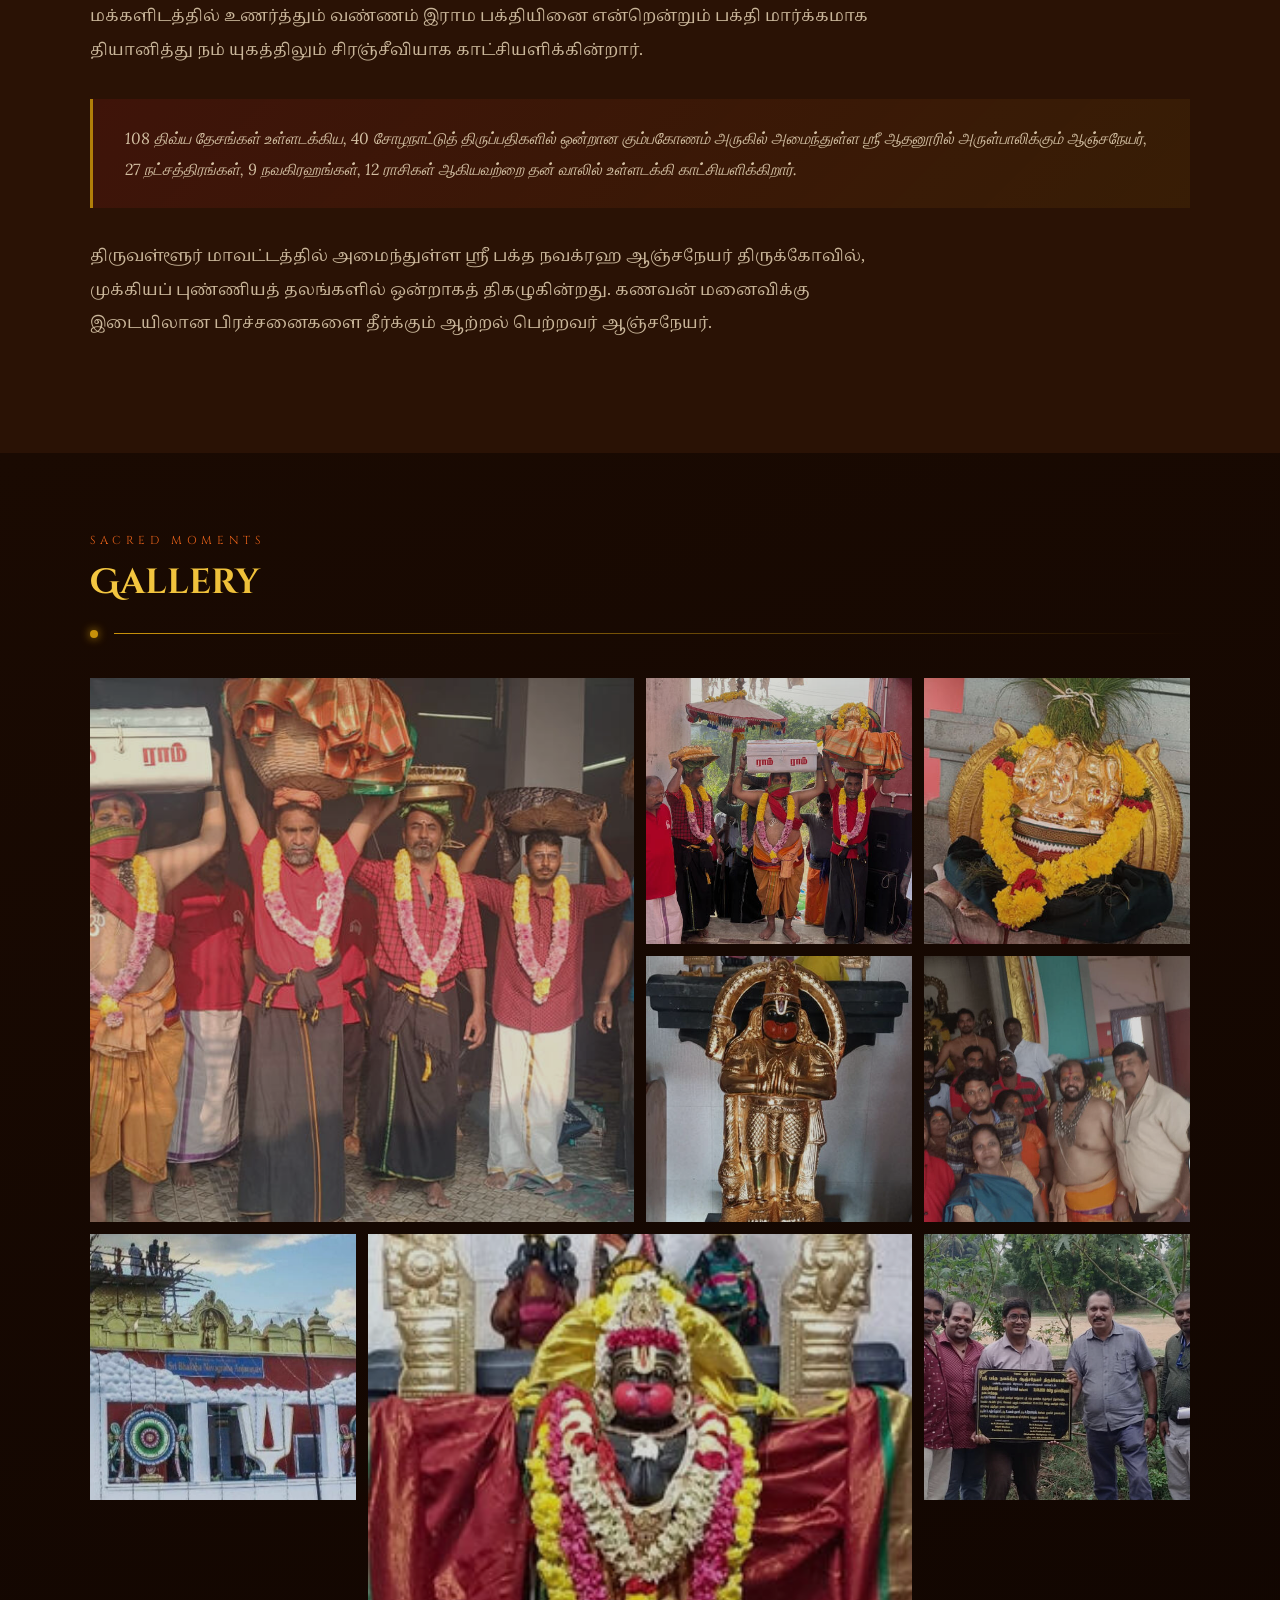
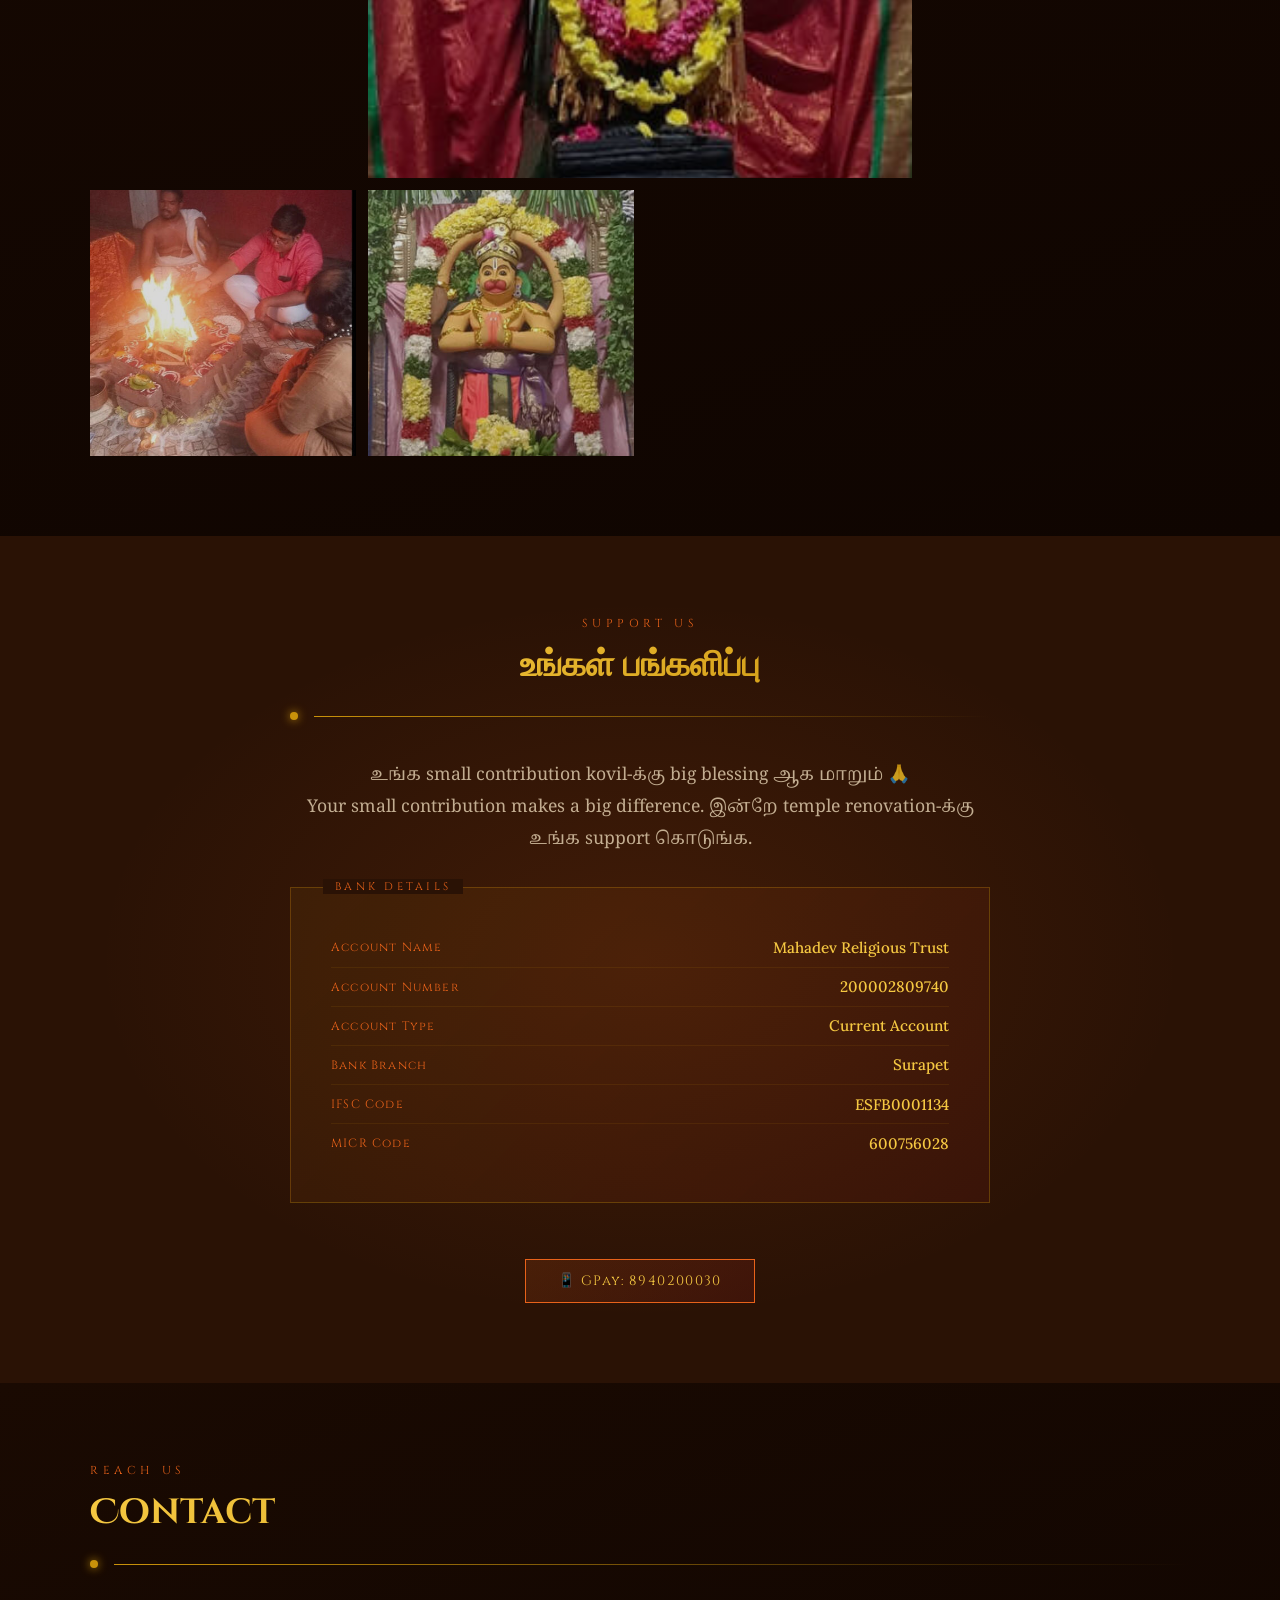
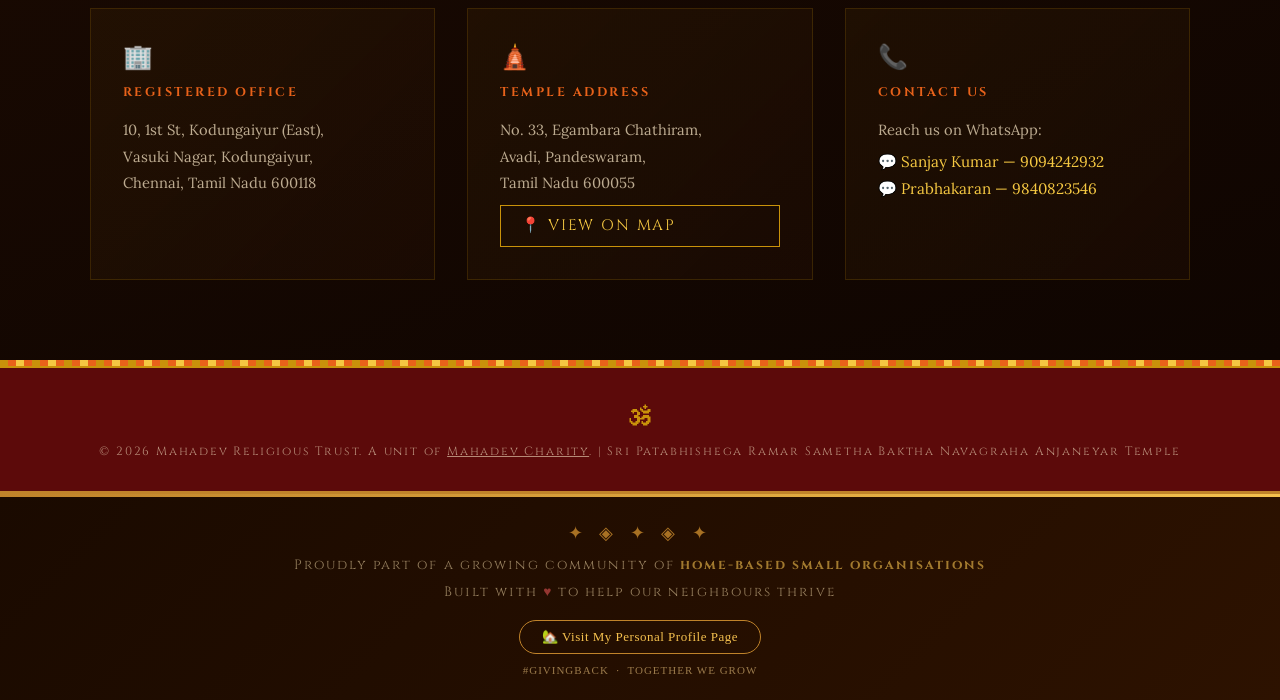
==== commit b9a94e43: "Connecting the websites" ====
--- a/temples/index.html
+++ b/temples/index.html
@@ -17,6 +17,7 @@
   <div class="nav-inner">
     <a href="#home" class="nav-logo">🕉 Mahadev Religious Trust</a>
     <ul class="nav-links">
+      <li><a href="../index.html">← Mahadev Charity</a></li>
       <li><a href="#about">About</a></li>
       <li><a href="#history">History</a></li>
       <li><a href="#gallery">Gallery</a></li>
@@ -282,7 +283,7 @@
 <div class="mandala-border"></div>
 <footer>
   <span class="footer-om">🕉</span>
-  <p>© 2026 Mahadev Religious Trust. All rights reserved. | Sri Patabhishega Ramar Sametha Baktha Navagraha Anjaneyar Temple</p>
+  <p>© 2026 Mahadev Religious Trust. A unit of <a href="../index.html" style="color:inherit;text-decoration:underline;">Mahadev Charity</a>. | Sri Patabhishega Ramar Sametha Baktha Navagraha Anjaneyar Temple</p>
 </footer>
 
 <script type="text/javascript" src="./assets/scripts/scripts.js"></script>
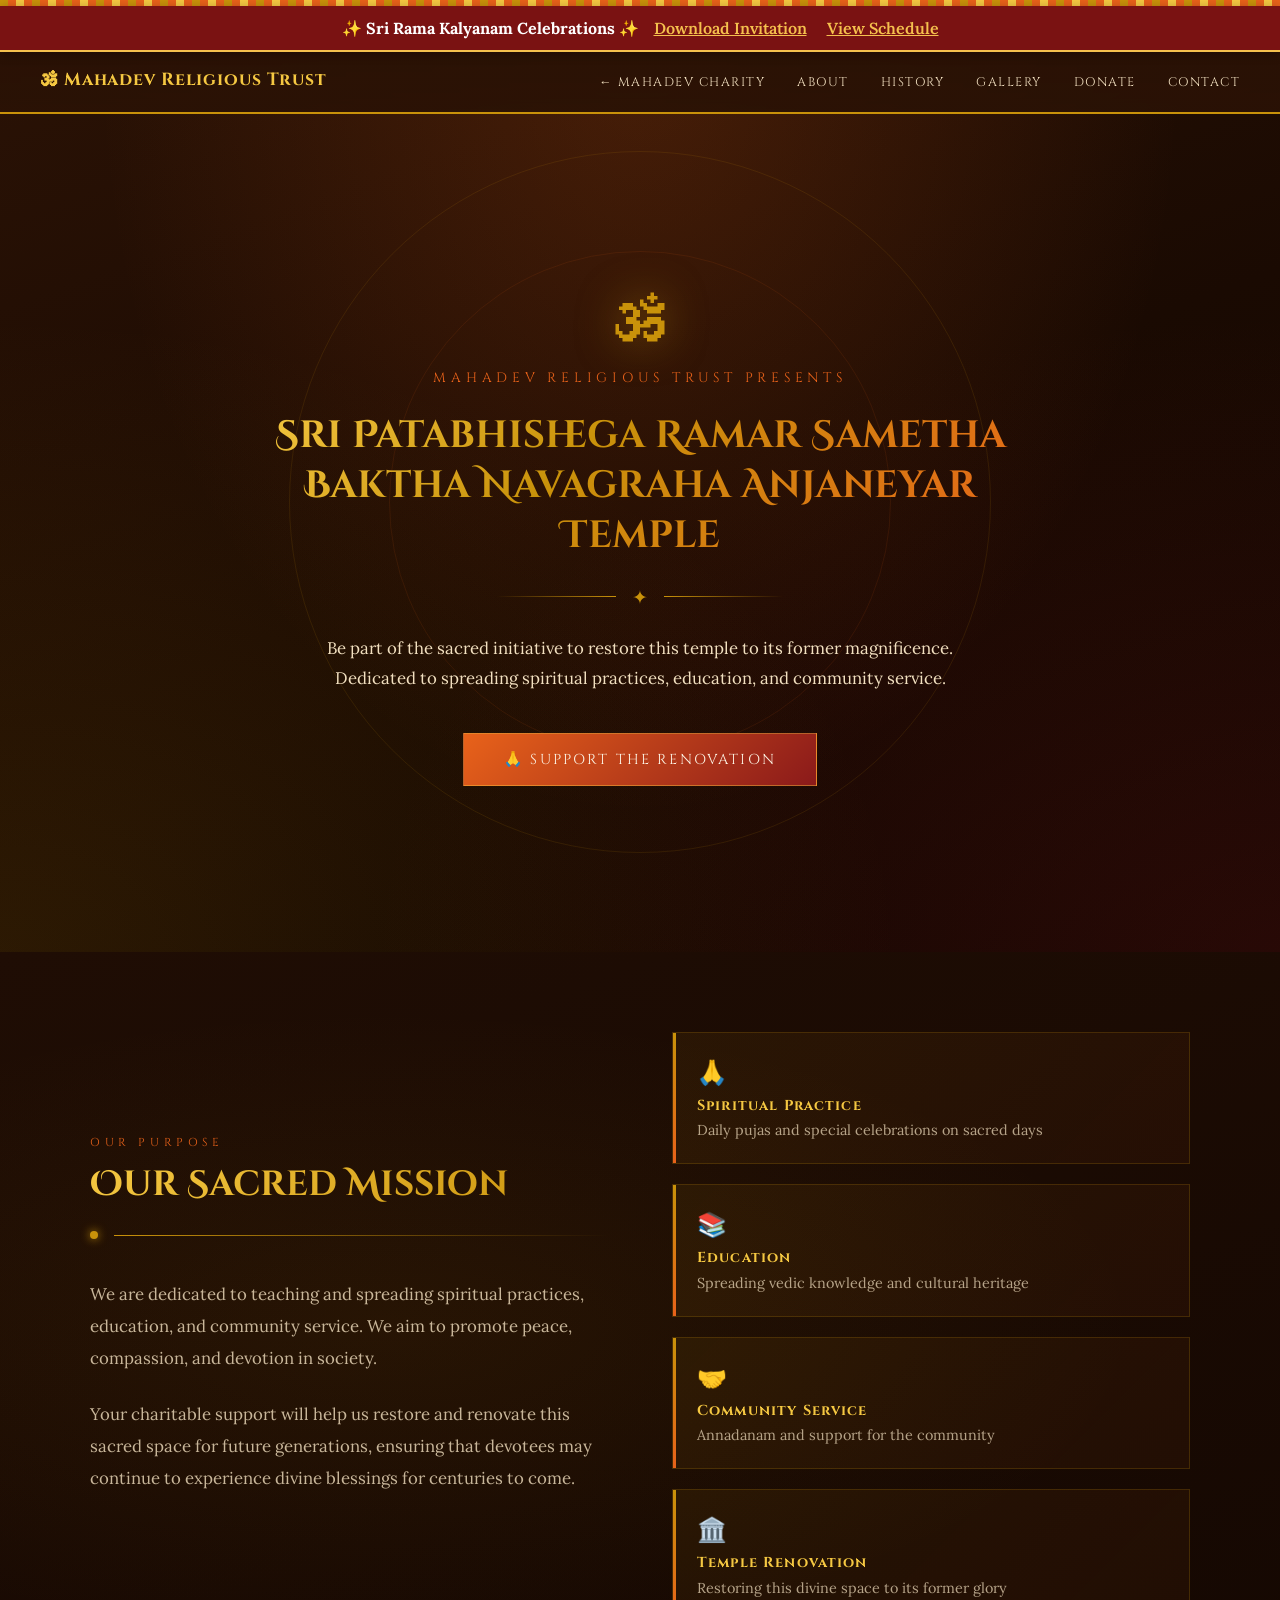
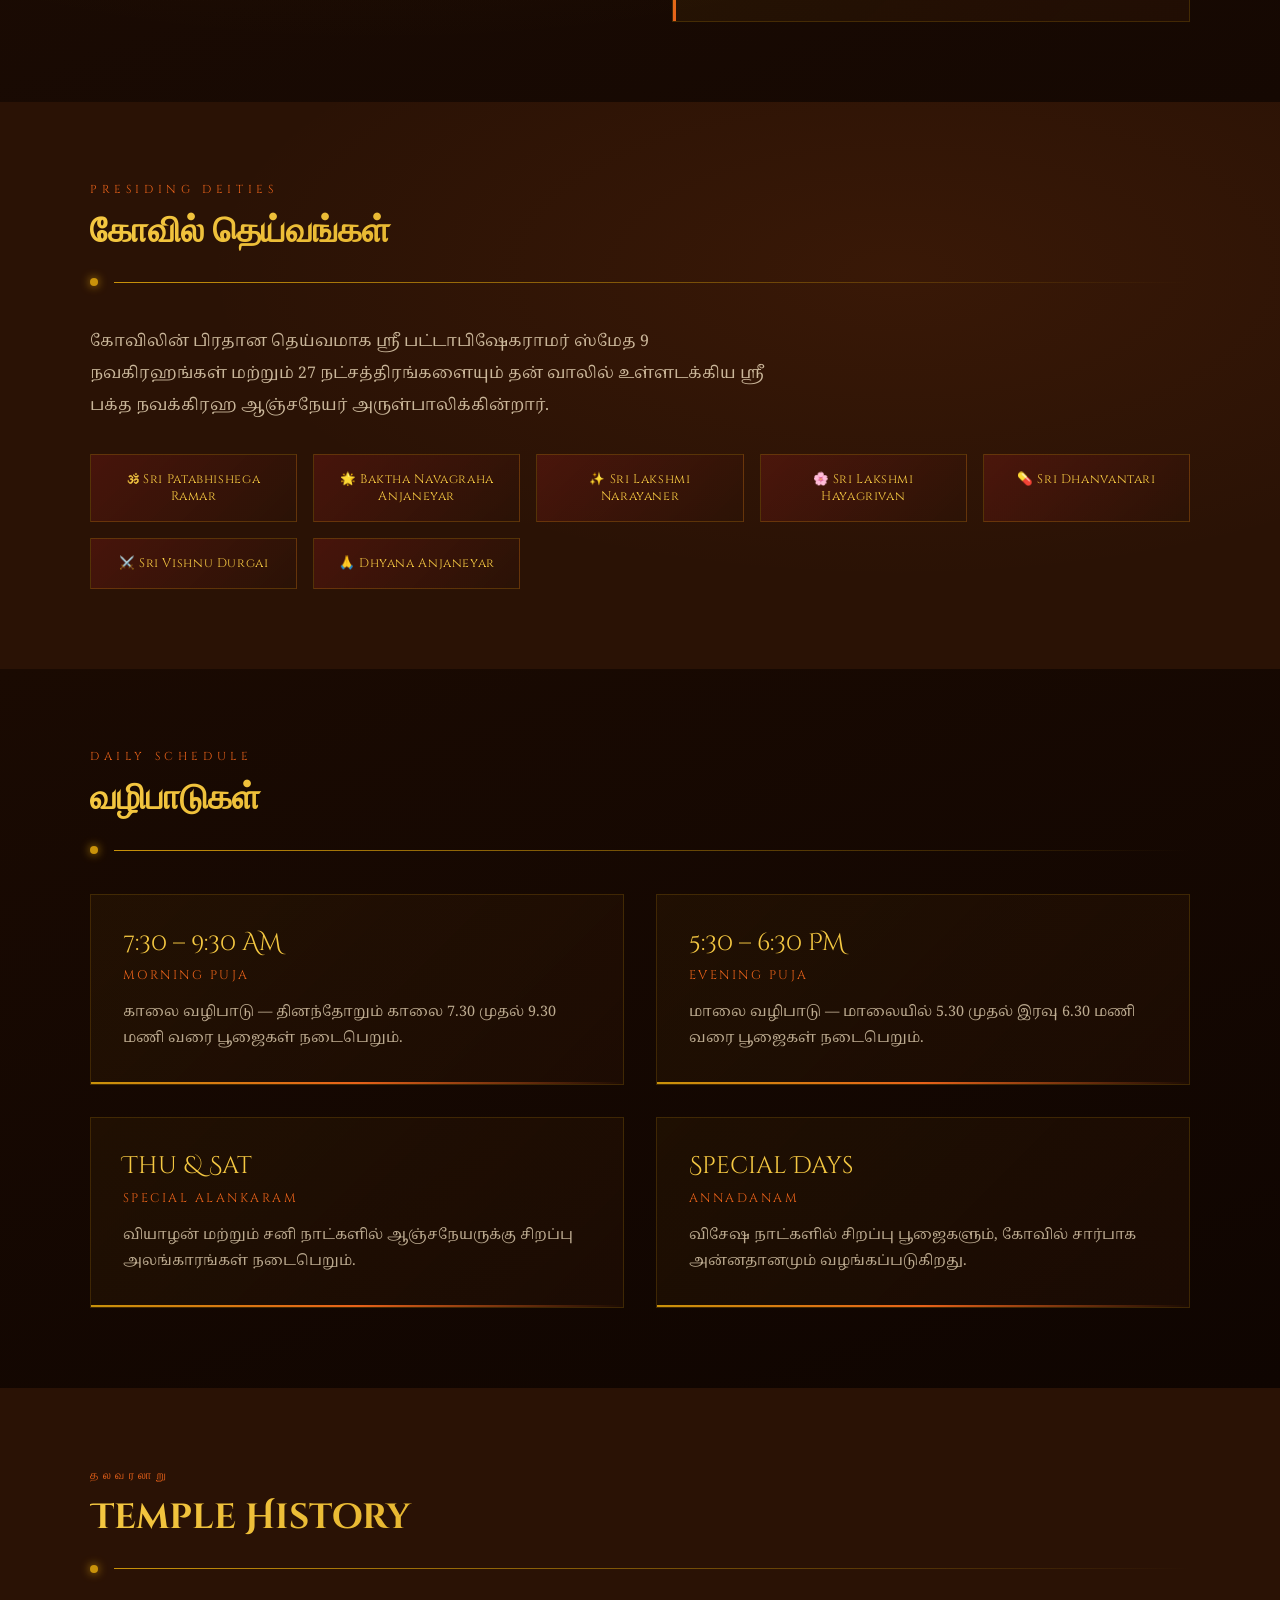
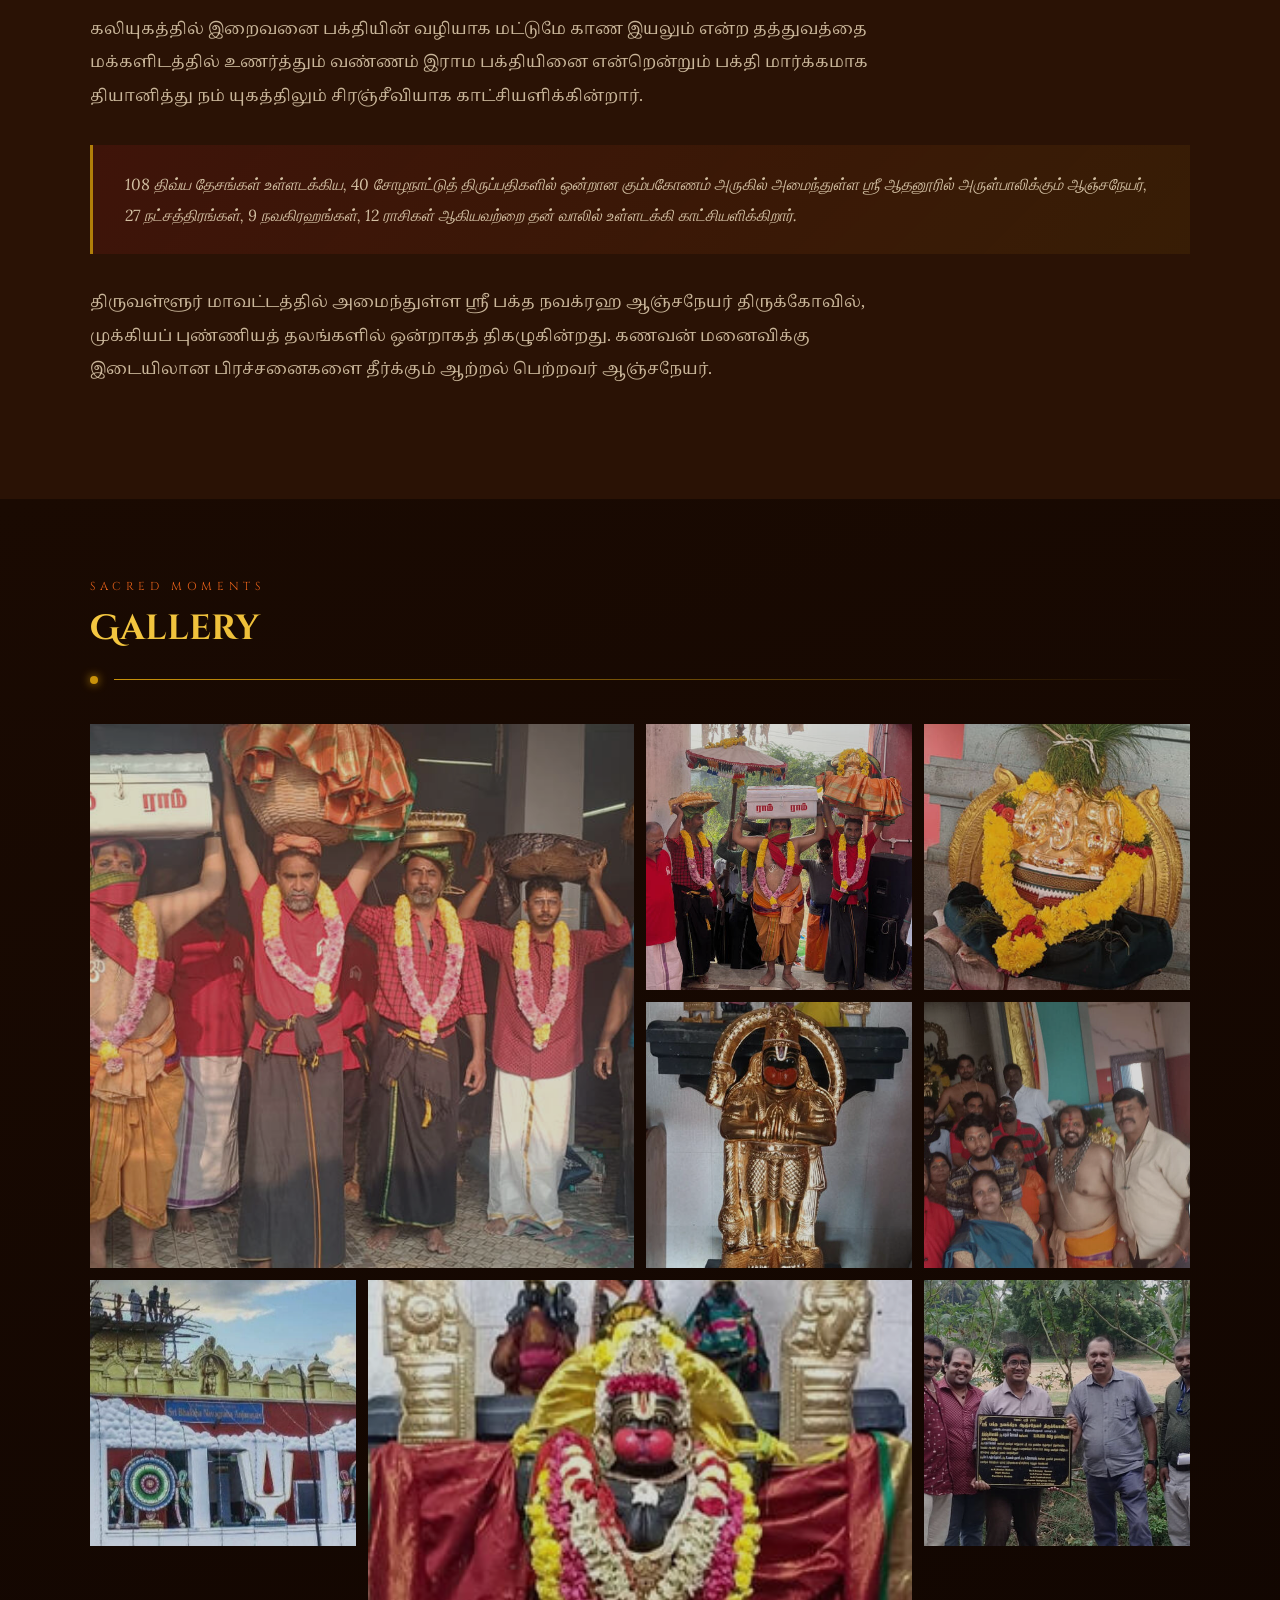
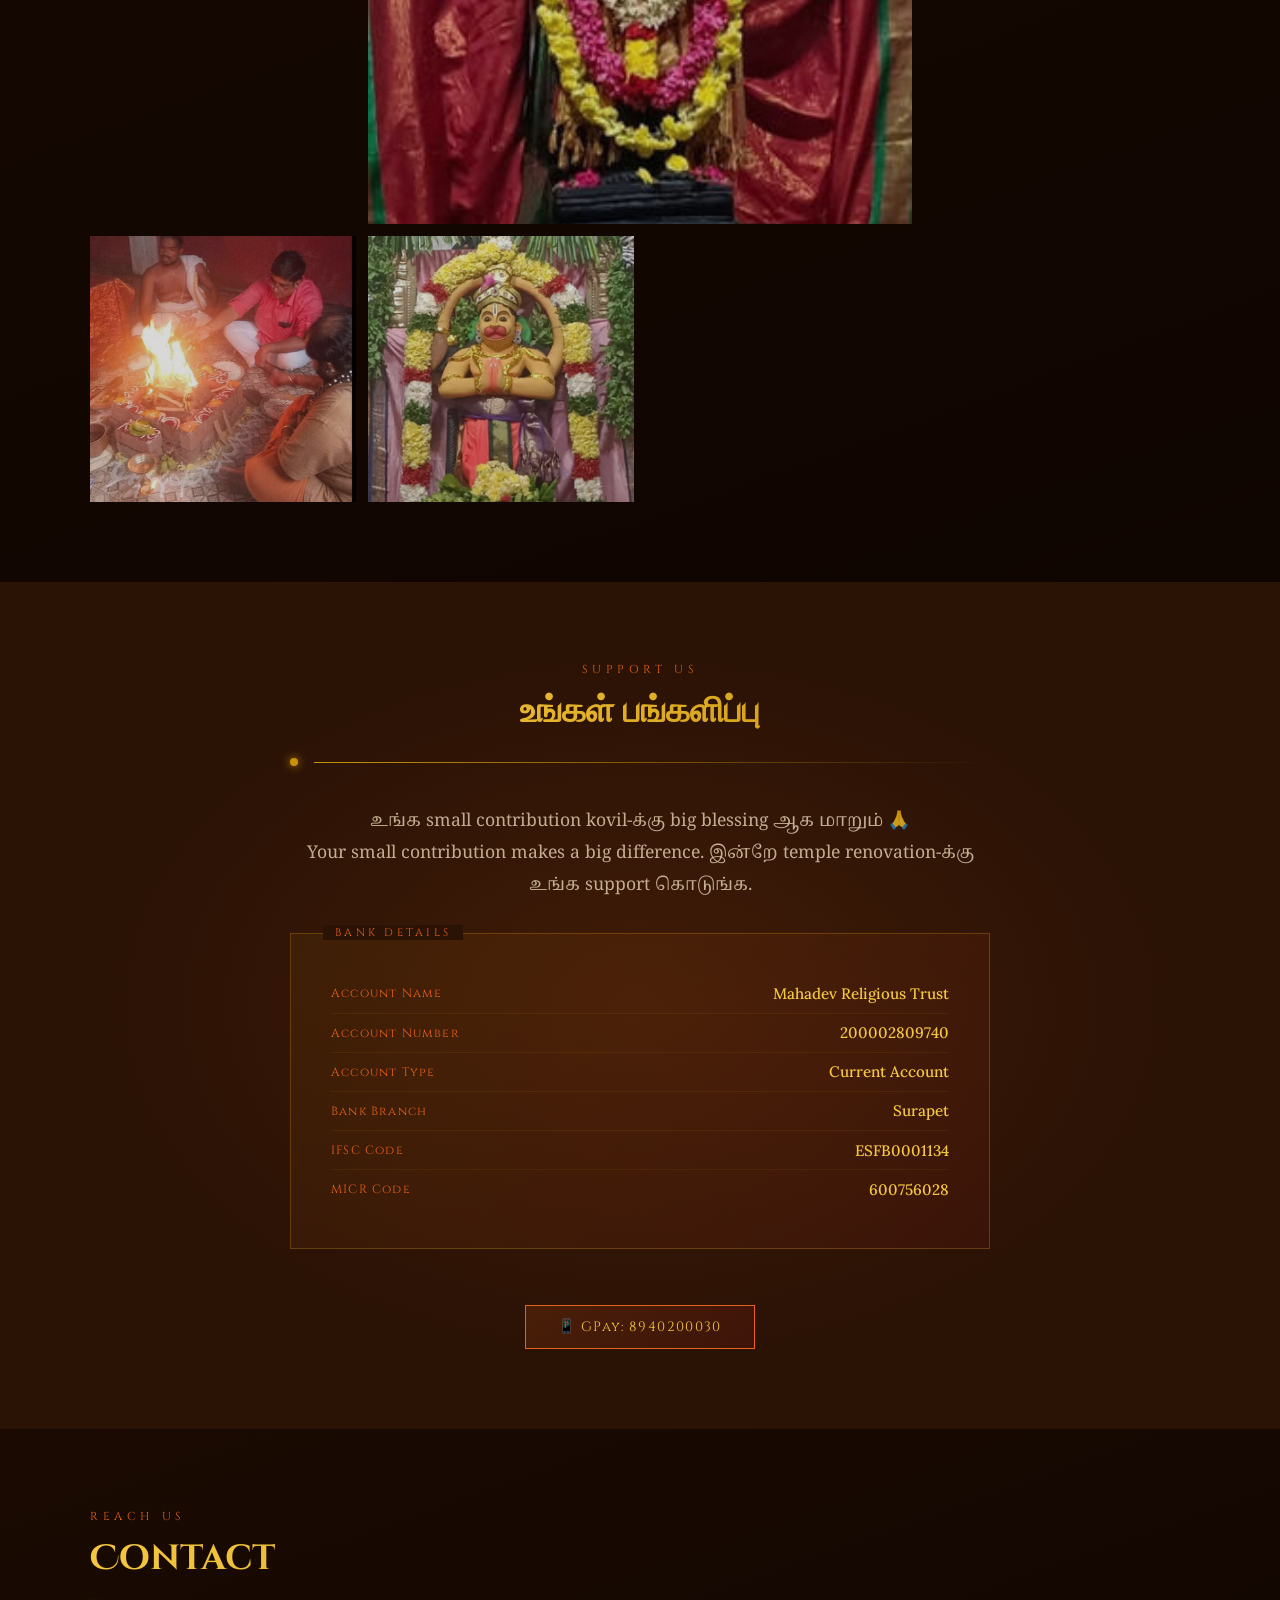
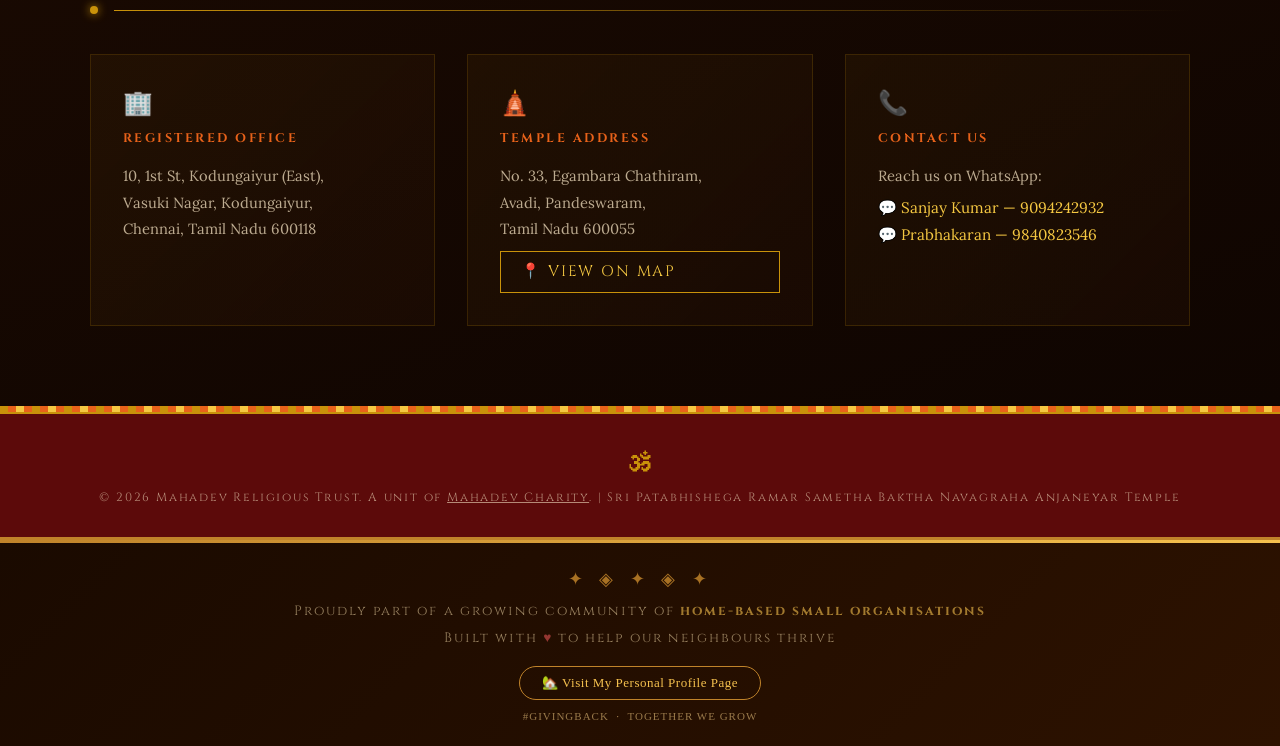
==== commit 1a38fafa: "fixes" ====
--- a/temples/index.html
+++ b/temples/index.html
@@ -11,6 +11,17 @@
 
 <!-- DECORATIVE TOP BORDER -->
 <div class="mandala-border"></div>
+
+<!-- SACRED ANNOUNCEMENT -->
+<div class="sacred-announcement" style="background: #7a1212; color: #ffffff; padding: 12px 20px; border-bottom: 2px solid #f5c14e; position: relative; z-index: 1001;">
+  <div class="sacred-announcement-inner" style="max-width: 1200px; margin: 0 auto; display: flex; align-items: center; justify-content: center; gap: 10px; flex-wrap: wrap; font-family: 'Lora', serif;">
+    <span>✨ <strong>Sri Rama Kalyanam Celebrations</strong> ✨</span>
+    <div style="display: flex; gap: 15px;">
+      <a href="../assets/functions/sri-rama-kalyanam.pdf" target="_blank" style="color: #f5c14e; text-decoration: underline; font-weight: 600;">Download Invitation</a>
+      <a href="../assets/functions/sri-rama-kalyanam.jpg" target="_blank" style="color: #f5c14e; text-decoration: underline; font-weight: 600;">View Schedule</a>
+    </div>
+  </div>
+</div>
 
 <!-- NAV -->
 <nav>
--- a/temples/assets/css/styles.css
+++ b/temples/assets/css/styles.css
@@ -36,6 +36,9 @@
     border-bottom: 2px solid var(--gold);
     backdrop-filter: blur(8px);
     padding: 0 2rem;
+    top: 48px; /* adjust if your announcement wraps on mobile */
+    width: 100%;
+    z-index: 100;
   }
 
   .nav-inner {
@@ -78,7 +81,7 @@
       radial-gradient(ellipse at 100% 100%, rgba(139,26,26,0.2) 0%, transparent 50%),
       linear-gradient(160deg, #2A1205 0%, #1A0A02 50%, #0F0501 100%);
     display: flex; align-items: center; justify-content: center;
-    text-align: center; padding: 6rem 2rem 4rem;
+    text-align: center; padding: 8rem 2rem 4rem;
     position: relative; overflow: hidden;
   }
 
@@ -657,4 +660,37 @@
   color: #9a7a4a;
   letter-spacing: 1px;
   text-transform: uppercase;
-}+}
+
+
+.sacred-announcement {
+    background: linear-gradient(90deg, #b8860b 0%, #daa520 100%);
+    color: white;
+    padding: 12px;
+    text-align: center;
+    position: fixed;
+    z-index: 1002; /* Lower than navigation z-index */
+    box-shadow: 0 2px 10px rgba(0,0,0,0.3);
+    animation: slideInDown 0.6s ease-out;
+    top: 0;
+    left: 0;
+    right: 0;
+  }
+  .sacred-announcement a {
+    color: white;
+    text-decoration: underline;
+    font-weight: 600;
+    margin-left: 5px;
+  }
+  @keyframes slideInDown {
+    from { transform: translateY(-100%); opacity: 0; }
+    to { transform: translateY(0); opacity: 1; }
+  }
+  @media (max-width: 600px) {
+    .sacred-announcement-inner { flex-direction: column; gap: 8px; display: flex; align-items: center; }
+  nav {
+    top: 72px; /* more room for wrapped announcement */
+  }
+  }
+
+ 
